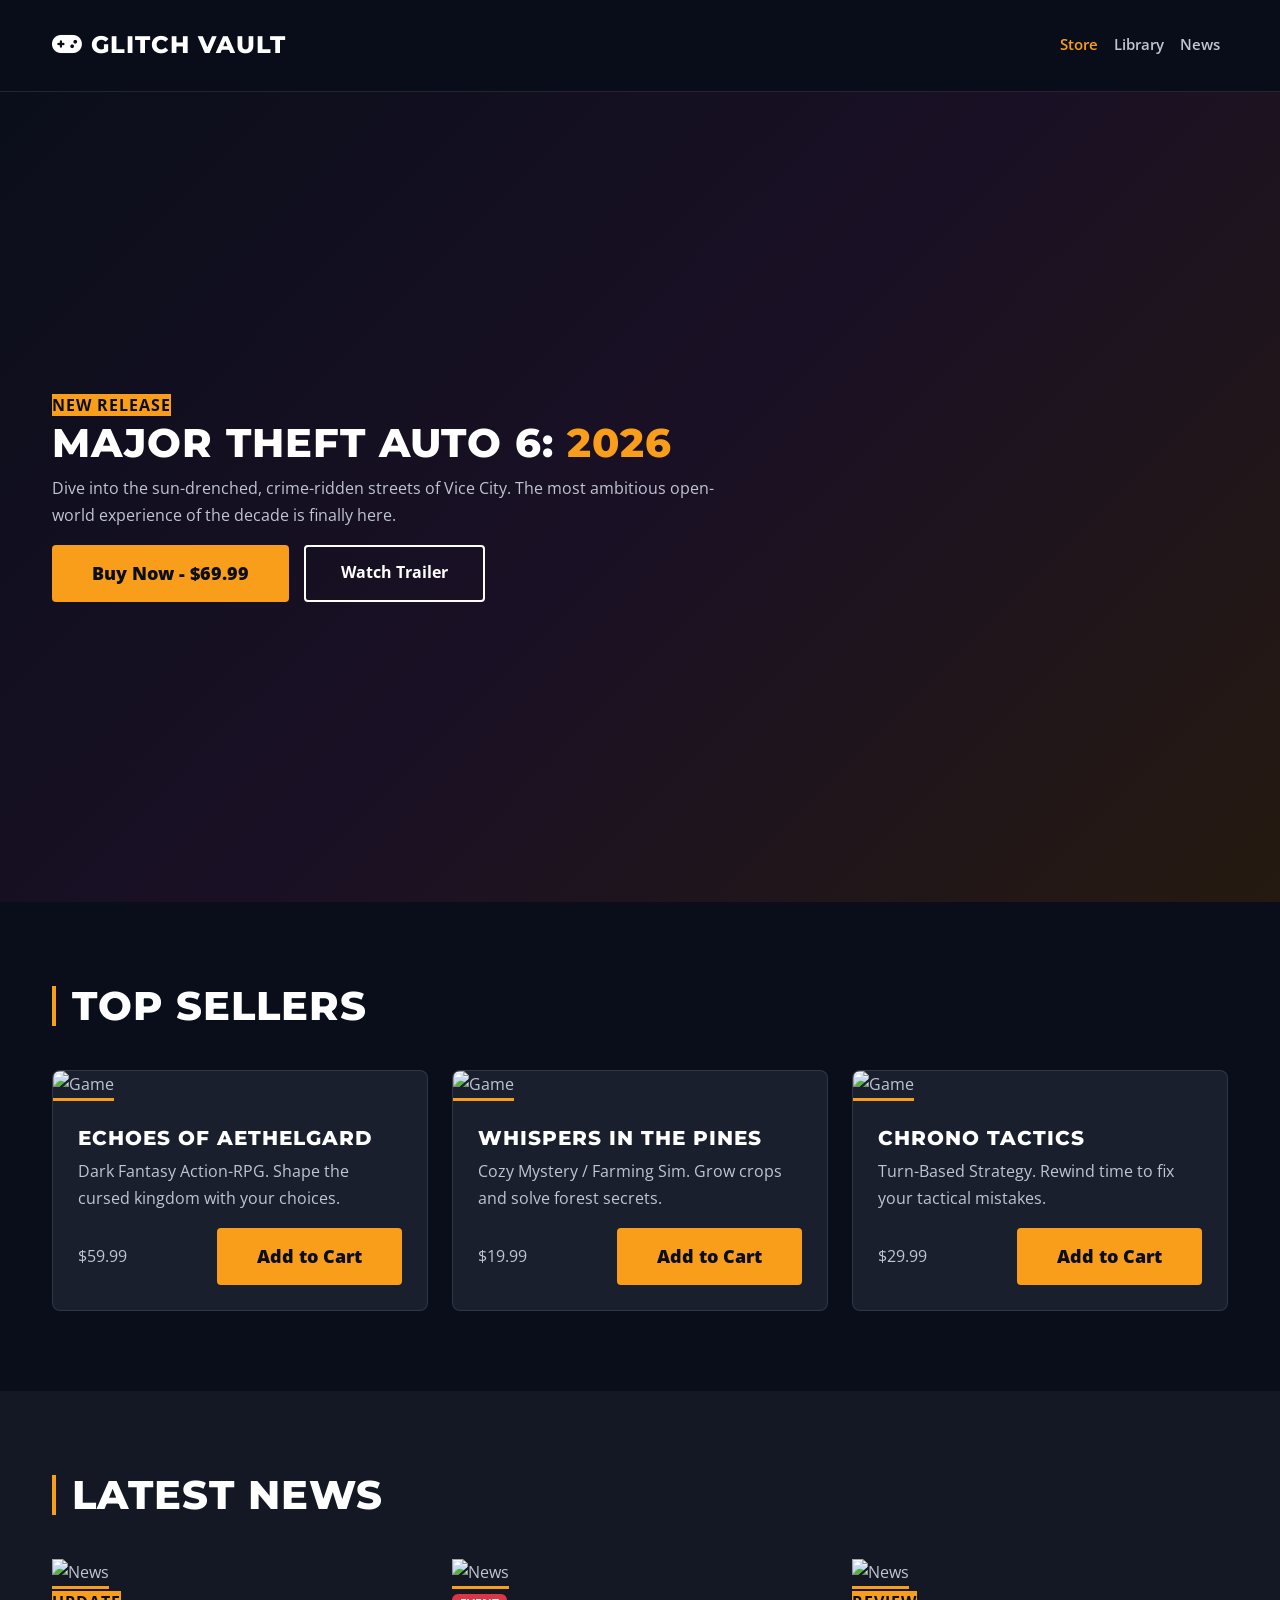
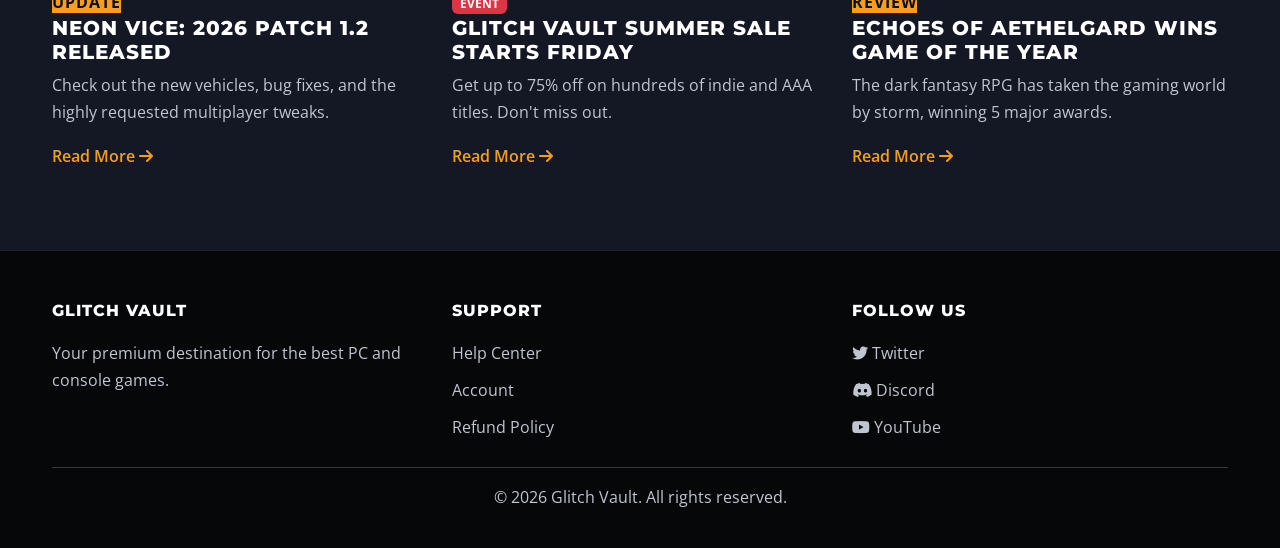
==== index.html @ cb59719d "Mid push" ====
<!DOCTYPE html>
<html lang="en">
<head>
    <meta charset="UTF-8">
    <meta name="viewport" content="width=device-width, initial-scale=1.0">
    <title>Glitch Vault - Premium Game Store</title>
    <link rel="icon" href="data:image/svg+xml,<svg xmlns=%22http://www.w3.org/2000/svg%22 viewBox=%220 0 100 100%22><text y=%22.9em%22 font-size=%2290%22>🎮</text></svg>">
    <link href="https://cdn.jsdelivr.net/npm/bootstrap@5.3.2/dist/css/bootstrap.min.css" rel="stylesheet">
    <link href="https://fonts.googleapis.com/css2?family=Montserrat:wght@600;800&family=Open+Sans:wght@400;600&display=swap" rel="stylesheet">
    <link rel="stylesheet" href="https://cdnjs.cloudflare.com/ajax/libs/font-awesome/6.4.0/css/all.min.css">
    <link rel="stylesheet" href="css/style.css">
</head>
<body>

    <header>
        <nav class="navbar navbar-expand-lg custom-navbar sticky-top">
            <div class="container">
                <a class="navbar-brand" href="index.html">
                    <i class="fas fa-gamepad"></i> GLITCH VAULT
                </a>
                <button class="navbar-toggler" type="button" data-bs-toggle="collapse" data-bs-target="#navbarNav">
                    <span class="navbar-toggler-icon"></span>
                </button>
                <div class="collapse navbar-collapse" id="navbarNav">
                    <ul class="navbar-nav ms-auto">
                        <li class="nav-item"><a class="nav-link active" href="index.html">Store</a></li>
                        <li class="nav-item"><a class="nav-link" href="#">Library</a></li>
                        <li class="nav-item"><a class="nav-link" href="#news">News</a></li>
                    </ul>
                </div>
            </div>
        </nav>
    </header>

    <main>
        
        <section class="hero-section">
            <div class="container">
                <div class="hero-content">
                    <span class="badge-accent">NEW RELEASE</span>
                    <h1>Major Theft Auto 6: <span class="text-accent">2026</span></h1>
                    <p>Dive into the sun-drenched, crime-ridden streets of Vice City. The most ambitious open-world experience of the decade is finally here.</p>
                    <div class="hero-buttons">
                        <a href="game-details.html" class="btn btn-accent">Buy Now - $69.99</a>
                        <a href="#" class="btn btn-outline-light">Watch Trailer</a>
                    </div>
                </div>
            </div>
        </section>

       
        <section class="section-padding">
            <div class="container">
                <h2 class="section-title">Top Sellers</h2>
                <div class="row g-4">
                    <div class="col-md-6 col-lg-4">
                        <div class="game-card">
                            <img src="https://images.unsplash.com/photo-1538481199705-c710c4e965fc?w=600&q=80" alt="Game" class="game-image">
                            <div class="card-body">
                                <h5>Echoes of Aethelgard</h5>
                                <p>Dark Fantasy Action-RPG. Shape the cursed kingdom with your choices.</p>
                                <div class="card-footer">
                                    <span class="price-tag">$59.99</span>
                                    <a href="game-details.html" class="btn btn-accent btn-sm">Add to Cart</a>
                                </div>
                            </div>
                        </div>
                    </div>
                    <div class="col-md-6 col-lg-4">
                        <div class="game-card">
                            <img src="https://images.unsplash.com/photo-1511512578047-dfb367046420?w=600&q=80" alt="Game" class="game-image">
                            <div class="card-body">
                                <h5>Whispers in the Pines</h5>
                                <p>Cozy Mystery / Farming Sim. Grow crops and solve forest secrets.</p>
                                <div class="card-footer">
                                    <span class="price-tag">$19.99</span>
                                    <a href="game-details.html" class="btn btn-accent btn-sm">Add to Cart</a>
                                </div>
                            </div>
                        </div>
                    </div>
                    <div class="col-md-6 col-lg-4">
                        <div class="game-card">
                            <img src="https://images.unsplash.com/photo-1493711662062-fa541adb3fc8?w=600&q=80" alt="Game" class="game-image">
                            <div class="card-body">
                                <h5>Chrono Tactics</h5>
                                <p>Turn-Based Strategy. Rewind time to fix your tactical mistakes.</p>
                                <div class="card-footer">
                                    <span class="price-tag">$29.99</span>
                                    <a href="game-details.html" class="btn btn-accent btn-sm">Add to Cart</a>
                                </div>
                            </div>
                        </div>
                    </div>
                </div>
            </div>
        </section>

        
        <section id="news" class="section-padding bg-soft">
            <div class="container">
                <h2 class="section-title">Latest News</h2>
                <div class="row g-4">
                    <article class="col-md-6 col-lg-4">
                        <div class="news-card">
                            <img src="https://images.unsplash.com/photo-1542751371-adc38448a05e?w=600&q=80" alt="News" class="news-image">
                            <div class="card-body">
                                <span class="badge-accent">UPDATE</span>
                                <h5>Neon Vice: 2026 Patch 1.2 Released</h5>
                                <p>Check out the new vehicles, bug fixes, and the highly requested multiplayer tweaks.</p>
                                <a href="#" class="read-more">Read More <i class="fas fa-arrow-right"></i></a>
                            </div>
                        </div>
                    </article>
                    <article class="col-md-6 col-lg-4">
                        <div class="news-card">
                            <img src="https://images.unsplash.com/photo-1511512578047-dfb367046420?w=600&q=80" alt="News" class="news-image">
                            <div class="card-body">
                                <span class="badge bg-danger">EVENT</span>
                                <h5>Glitch Vault Summer Sale Starts Friday</h5>
                                <p>Get up to 75% off on hundreds of indie and AAA titles. Don't miss out.</p>
                                <a href="#" class="read-more">Read More <i class="fas fa-arrow-right"></i></a>
                            </div>
                        </div>
                    </article>
                    <article class="col-md-6 col-lg-4">
                        <div class="news-card">
                            <img src="https://images.unsplash.com/photo-1538481199705-c710c4e965fc?w=600&q=80" alt="News" class="news-image">
                            <div class="card-body">
                                <span class="badge-accent">REVIEW</span>
                                <h5>Echoes of Aethelgard Wins Game of the Year</h5>
                                <p>The dark fantasy RPG has taken the gaming world by storm, winning 5 major awards.</p>
                                <a href="#" class="read-more">Read More <i class="fas fa-arrow-right"></i></a>
                            </div>
                        </div>
                    </article>
                </div>
            </div>
        </section>
    </main>

    <footer class="custom-footer">
        <div class="container">
            <div class="row">
                <div class="col-md-4">
                    <h5>GLITCH VAULT</h5>
                    <p>Your premium destination for the best PC and console games.</p>
                </div>
                <div class="col-md-4">
                    <h5>SUPPORT</h5>
                    <a href="#">Help Center</a>
                    <a href="#">Account</a>
                    <a href="#">Refund Policy</a>
                </div>
                <div class="col-md-4">
                    <h5>FOLLOW US</h5>
                    <a href="#"><i class="fab fa-twitter"></i> Twitter</a>
                    <a href="#"><i class="fab fa-discord"></i> Discord</a>
                    <a href="#"><i class="fab fa-youtube"></i> YouTube</a>
                </div>
            </div>
            <hr>
            <p class="text-center">&copy; 2026 Glitch Vault. All rights reserved.</p>
        </div>
    </footer>

    <script src="https://cdn.jsdelivr.net/npm/bootstrap@5.3.2/dist/js/bootstrap.bundle.min.js"></script>
</body>
</html>
---- css/style.css ----
:root {
    --bg-deep: #0a0e1a;        
    --bg-section: #141824;     
    --bg-card: #1a1f2e;       
    --accent: #f99e1a;        
    --accent-glow: rgba(249, 158, 26, 0.3);
    --text-primary: #ffffff;
    --text-secondary: #c0c5d0;
    --border: rgba(255, 255, 255, 0.1);
}
body {
    background-color: var(--bg-deep);
    color: var(--text-secondary);
    font-family: 'Open Sans', sans-serif;
    line-height: 1.7;
}

h1, h2, h3, h4, h5, .navbar-brand {
    font-family: 'Montserrat', sans-serif;
    font-weight: 800;
    text-transform: uppercase;
    letter-spacing: 1px;
    color: var(--text-primary);
}

.text-accent { 
    color: var(--accent) !important;
}
.bg-accent { 
    background-color: var(--accent) !important; 
    color: var(--bg-deep) !important; 
}
.bg-soft { 
    background-color: var(--bg-section);
}
.badge-accent { 
    background-color: var(--accent);
     color: var(--bg-deep); 
     font-weight: 700; 
     text-transform: uppercase;
      letter-spacing: 1px;
}

.section-padding { 
    padding: 80px 0;
 }
.hero-content { 
    max-width: 700px; 
}
.hero-buttons { 
    display: flex;
     gap: 15px; 
     flex-wrap: wrap; 
}

.card-footer { 
    display: flex; 
    justify-content: space-between; 
    align-items: center; 
    margin-top: 15px; 
}
.read-more { 
    color: var(--accent); 
    font-weight: 600; 
    text-decoration: none; 
}

.game-image, .news-image { 
    width: 100%; 
    height: 250px; 
    object-fit: cover; 
    border-bottom: 3px solid var(--accent);
}
.news-image { height: 200px; }

.game-overview { 
    padding: 80px 0; 
    border-bottom: 1px solid var(--border); 
}
.game-meta { 
    display: flex; 
    flex-wrap: wrap; 
    gap: 20px; 
    margin: 25px 0; 
}
.game-tags { 
    display: flex; 
    flex-wrap: wrap; 
    gap: 10px; 
}
.game-tags .badge { 
    background: rgba(255,255,255,0.1); 
    border: 1px solid var(--border); 
    padding: 8px 15px; 
}
.game-cover { 
    width: 100%; 
    border-radius: 8px; 
    margin-bottom: 20px; 
    border: 2px solid var(--accent); 
}

.custom-table {
    background-color: var(--bg-card);
    color: var(--text-secondary);
    border: 1px solid var(--border);
    border-radius: 8px;
    overflow: hidden;
    width: 100%;
}
.custom-navbar {
    background-color: rgba(10, 14, 26, 0.95);
    backdrop-filter: blur(10px);
    border-bottom: 1px solid var(--border);
    padding: 20px 0;
}
.navbar-brand {
    font-size: 1.5rem;
    color: var(--text-primary) !important;
}
.nav-link {
    color: var(--text-secondary) !important;
    font-weight: 600;
    font-size: 0.95rem;
    transition: color 0.3s;
}
.nav-link:hover, .nav-link.active {
    color: var(--accent) !important;
}
.hero-section {
    min-height: 90vh;
    background: linear-gradient(135deg, var(--bg-deep) 0%, #1a1025 50%, #251a10 100%);
    position: relative;
    display: flex;
    align-items: center;
    overflow: hidden;
}
.hero-section::before {
    content: "";
    position: absolute;
    top: 0; left: 0; right: 0; bottom: 0;
    background: url('https://images.unsplash.com/photo-1542751371-adc38448a05e?w=1920&q=80') center/cover;
    opacity: 0.3;
    z-index: 0;
}
.hero-section .container {
    position: relative;
    z-index: 1;
}
.btn-accent {
    background-color: var(--accent);
    color: var(--bg-deep);
    font-weight: 800;
    padding: 15px 40px;
    font-size: 1.1rem;
    border: none;
    border-radius: 4px;
    transition: all 0.3s;
}
.btn-accent:hover {
    background-color: #ffb347;
    transform: translateY(-2px);
    box-shadow: 0 8px 20px var(--accent-glow);
}

.btn-outline-light {
    border: 2px solid var(--text-primary);
    color: var(--text-primary);
    font-weight: 700;
    padding: 13px 35px;
    border-radius: 4px;
}
.section-title {
    font-size: 2.5rem;
    margin-bottom: 40px;
    position: relative;
    padding-left: 20px;
}
.section-title::before {
    content: "";
    position: absolute;
    left: 0;
    top: 50%;
    transform: translateY(-50%);
    width: 4px;
    height: 40px;
    background-color: var(--accent);
}
.game-card {
    background-color: var(--bg-card);
    border: 1px solid var(--border);
    border-radius: 8px;
    overflow: hidden;
    transition: all 0.3s;
}
.game-card:hover {
    transform: translateY(-8px);
    box-shadow: 0 15px 40px rgba(0,0,0,0.4);
    border-color: var(--accent);
}
.game-card .card-img-top {
    height: 250px;
    object-fit: cover;
    border-bottom: 3px solid var(--accent);
}
.game-card .card-body {
    padding: 25px;
}


.custom-table {
    background-color: var(--bg-card);
    border: 1px solid var(--border);
    border-radius: 8px;
    overflow: hidden;
}
.custom-table thead {
    background-color: var(--accent);
}
.custom-table thead th {
    color: var(--bg-deep);
    font-weight: 800;
    padding: 18px;
    border: none;
}
.custom-table tbody td {
    padding: 18px;
    border-bottom: 1px solid var(--border);
    color: var(--text-secondary);
}
.custom-form {
    background-color: var(--bg-card);
    border: 1px solid var(--border);
    border-radius: 8px;
    padding: 40px;
}
.custom-form .form-label {
    font-weight: 700;
    color: var(--text-primary);
    text-transform: uppercase;
    font-size: 0.9rem;
    letter-spacing: 0.5px;
}
.custom-footer {
    background-color: #050709;
    border-top: 1px solid var(--border);
    padding: 50px 0 20px;
}
.custom-footer h5 {
    color: var(--text-primary);
    font-size: 1rem;
    margin-bottom: 20px;
}
.custom-footer a {
    color: var(--text-secondary);
    text-decoration: none;
    display: block;
    margin-bottom: 10px;
    transition: color 0.3s;
}
.custom-footer a:hover {
    color: var(--accent);
}
@media (max-width: 375px) {
    .custom-navbar form { display: none; }
    .hero-section h1 { font-size: 2.5rem; }
    .hero-section .lead { font-size: 1rem; }
    .section-title { font-size: 1.8rem; }
}

@media (min-width: 768px) and (max-width: 1279px) {
    .hero-section h1 { font-size: 3rem; }
    .game-card .card-img-top { height: 200px; }
}

@media (min-width: 1280px) {
    .container { max-width: 1200px; }
}
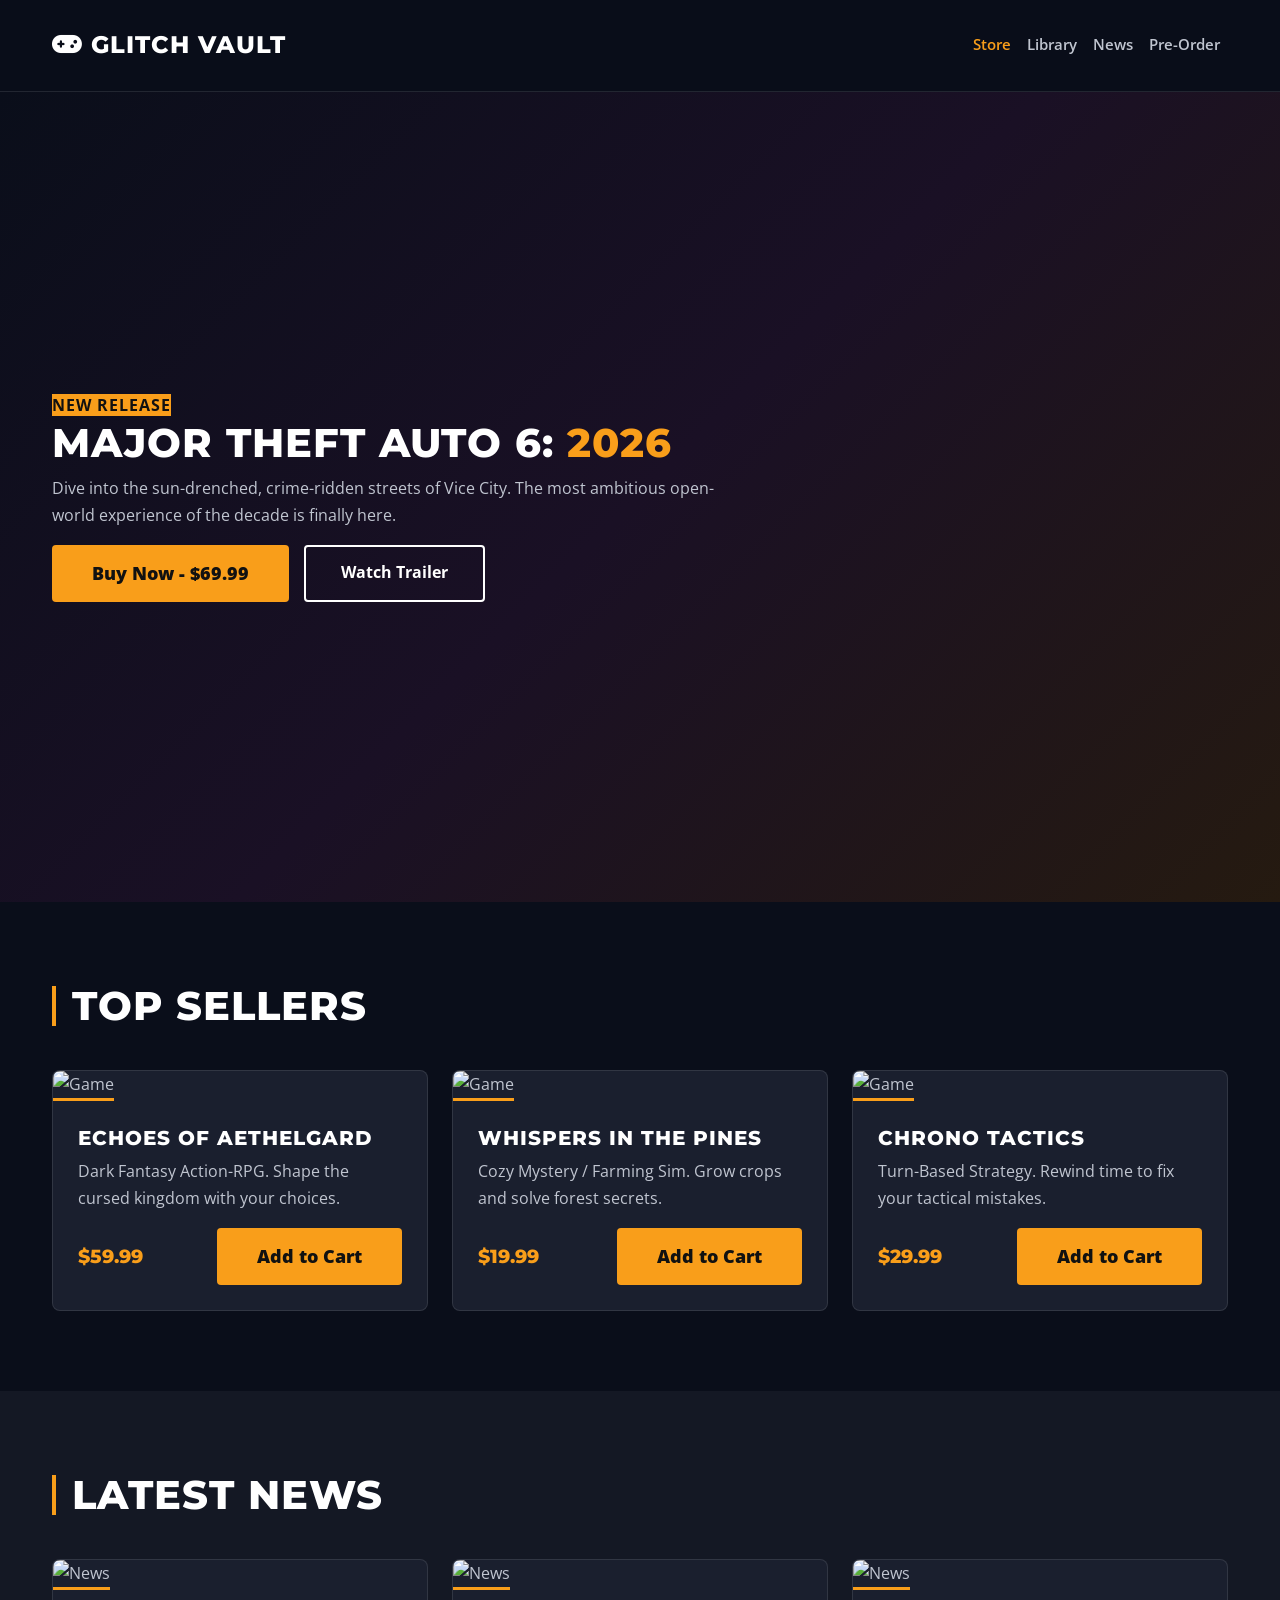
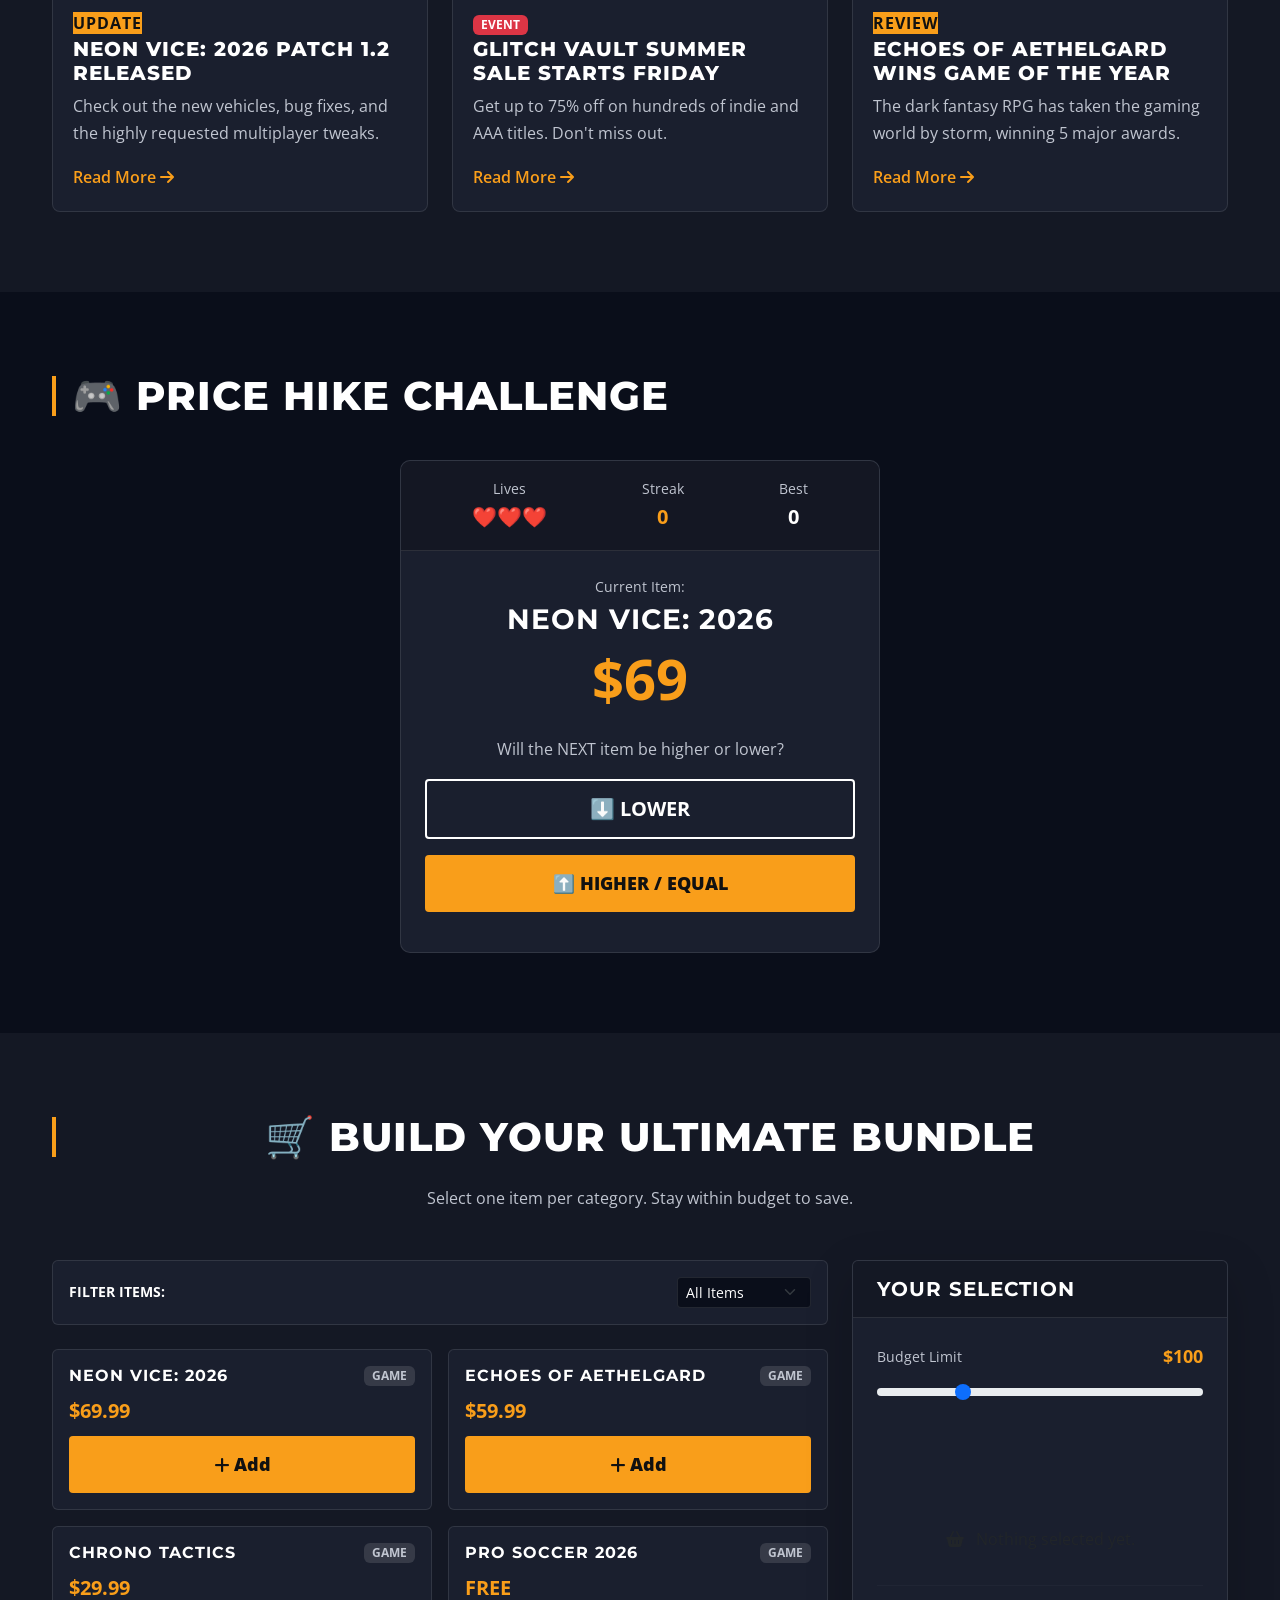
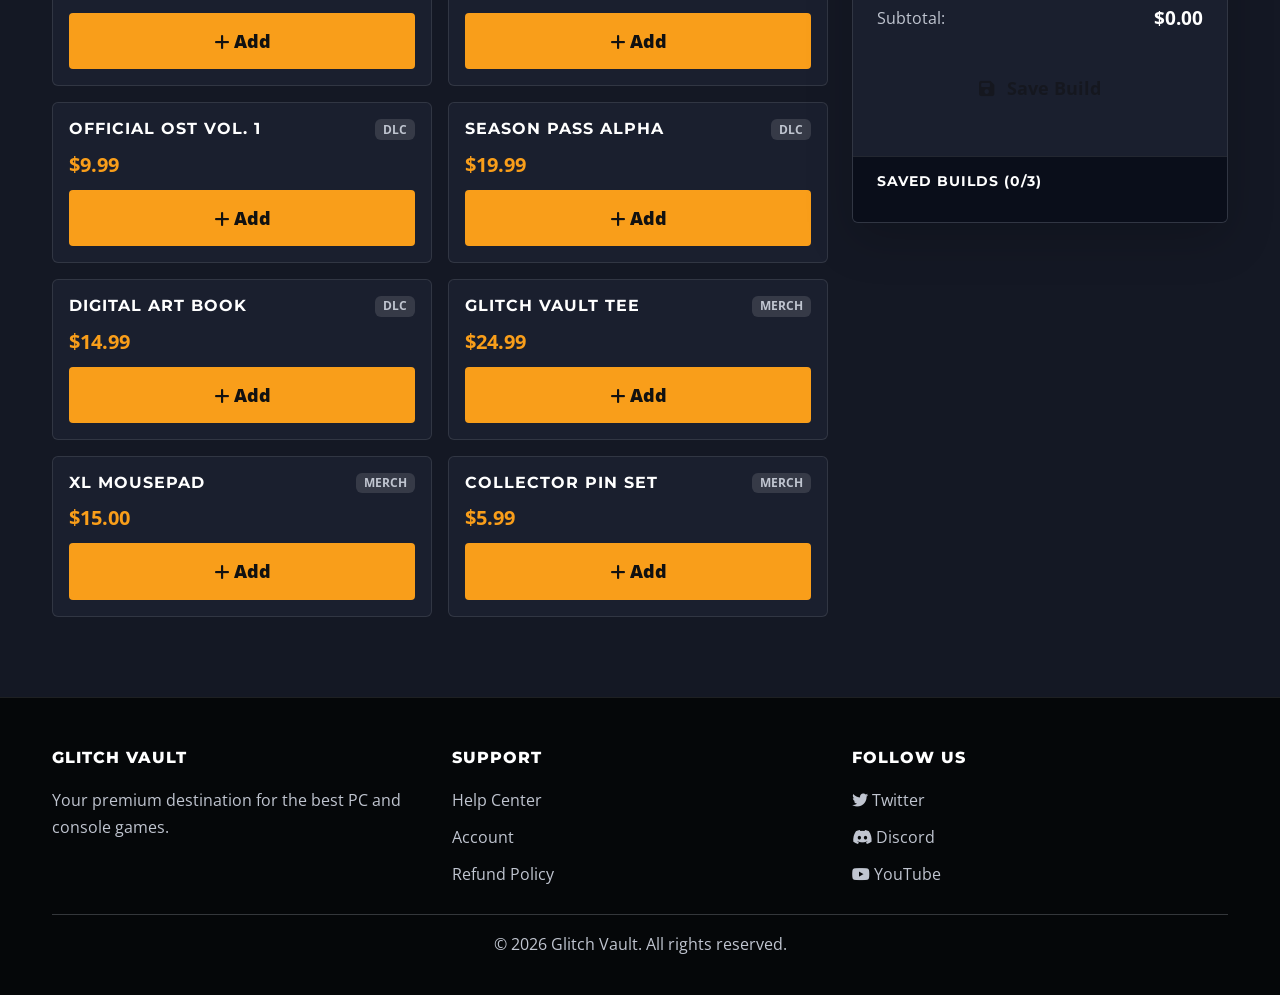
==== commit 4cd7ebdf: "Javascript update" ====
--- a/index.html
+++ b/index.html
@@ -26,6 +26,7 @@
                         <li class="nav-item"><a class="nav-link active" href="index.html">Store</a></li>
                         <li class="nav-item"><a class="nav-link" href="#">Library</a></li>
                         <li class="nav-item"><a class="nav-link" href="#news">News</a></li>
+                        <li class="nav-item"><a class="nav-link" href="task3-form.html">Pre-Order</a></li>
                     </ul>
                 </div>
             </div>
@@ -41,14 +42,13 @@
                     <h1>Major Theft Auto 6: <span class="text-accent">2026</span></h1>
                     <p>Dive into the sun-drenched, crime-ridden streets of Vice City. The most ambitious open-world experience of the decade is finally here.</p>
                     <div class="hero-buttons">
-                        <a href="game-details.html" class="btn btn-accent">Buy Now - $69.99</a>
+                        <a href="game-details.html" class="btn btn-accent ">Buy Now - $69.99</a>
                         <a href="#" class="btn btn-outline-light">Watch Trailer</a>
                     </div>
                 </div>
             </div>
         </section>
 
-       
         <section class="section-padding">
             <div class="container">
                 <h2 class="section-title">Top Sellers</h2>
@@ -137,6 +137,139 @@
                 </div>
             </div>
         </section>
+        <section id="game-section" class="section-padding">
+            <div class="container">
+                <h2 class="section-title">🎮 Price Hike Challenge</h2>
+                <div id="game-board" class="game-board-card mx-auto">
+                    <div class="game-board-header">
+                        <div class="text-center">
+                            <small class="d-block" style="color:var(--text-secondary)">Lives</small>
+                            <strong id="ui-lives" class="fs-5" style="color:#e05555">❤️❤️❤️</strong>
+                        </div>
+                        <div class="text-center">
+                            <small class="d-block" style="color:var(--text-secondary)">Streak</small>
+                            <strong id="ui-streak" class="fs-5 text-accent">0</strong>
+                        </div>
+                        <div class="text-center">
+                            <small class="d-block" style="color:var(--text-secondary)">Best</small>
+                            <strong id="ui-best" class="fs-5" style="color:var(--text-primary)">0</strong>
+                        </div>
+                    </div>
+                    <div class="p-4 text-center">
+                        <p class="small mb-1" style="color:var(--text-secondary)">Current Item:</p>
+                        <h3 id="ui-current-name" class="fw-bold mb-2" style="color:var(--text-primary);font-family:'Montserrat',sans-serif">Loading...</h3>
+                        <div id="ui-current-price" class="display-4 fw-bold text-accent mb-4">$00</div>
+                        <p class="mb-3" style="color:var(--text-secondary)">Will the NEXT item be higher or lower?</p>
+                        <div class="d-grid gap-3">
+                            <button type="button" class="btn btn-outline-light btn-lg game-btn" data-guess="lower">⬇️ LOWER</button>
+                            <button type="button" class="btn btn-accent btn-lg game-btn" data-guess="higher">⬆️ HIGHER / EQUAL</button>
+                        </div>
+                        <div id="ui-message" class="mt-3 fw-bold" aria-live="polite"></div>
+                        <div id="ui-restart-area" class="mt-3 d-none">
+                            <button type="button" id="btn-restart" class="btn btn-warning w-100">▶ Play Again</button>
+                        </div>
+                    </div>
+                </div>
+            </div>
+        </section>
+
+        <section id="bundle-section" class="section-padding bg-soft">
+    <div class="container">
+        <h2 class="section-title mb-4 text-center">🛒 Build Your Ultimate Bundle</h2>
+        <p class="text-center mb-5">Select one item per category. Stay within budget to save.</p>
+
+        <div class="row g-4 align-items-start">
+            
+            
+            <div class="col-lg-8">
+                
+                <div class="d-flex justify-content-between align-items-center mb-4 p-3 rounded" style="background-color: var(--bg-card); border: 1px solid var(--border);">
+                    <span class="fw-bold text-uppercase small" style="color: var(--text-primary);">Filter Items:</span>
+                    <select id="bundle-filter" class="form-select form-select-sm w-auto" style="background-color: var(--bg-deep); color: var(--text-primary); border-color: var(--border);">
+                        <option value="all">All Items</option>
+                        <option value="game">Games</option>
+                        <option value="dlc">DLCs</option>
+                        <option value="merch">Merchandise</option>
+                    </select>
+                </div>
+
+                
+                <div id="bundle-grid" class="row g-3">
+                    
+
+                    
+                </div>
+                
+                
+                <div id="bundle-empty-msg" class="text-center py-5 d-none">
+                    <i class="fas fa-box-open display-4" ></i>
+                    <p class="mt-3" >No items match this filter.</p>
+                </div>
+            </div>
+
+            
+            <div class="col-lg-4">
+                <div class="card sticky-top shadow-lg" style="top: 100px; background-color: var(--bg-card); border: 1px solid var(--border);">
+                    
+                    
+                    <div class="card-header py-3 px-4" style="background-color: rgba(0,0,0,0.2); border-bottom: 1px solid var(--border);">
+                        <h5 class="mb-0 fw-bold" style="font-family: 'Montserrat', sans-serif; color: var(--text-primary);">Your Selection</h5>
+                    </div>
+
+                    
+                    <div class="card-body p-4">
+                        
+                        
+                        <div class="mb-4">
+                            <label class="form-label d-flex justify-content-between align-items-center mb-2">
+                                <span style="color: var(--text-secondary); font-size: 0.9rem;">Budget Limit</span>
+                                <strong id="bundle-budget-val" style="color: var(--accent); font-size: 1.1rem;">$100</strong>
+                            </label>
+                            <input type="range" class="form-range" id="bundle-slider" min="50" max="250" step="10" value="100">
+                        </div>
+
+                       
+                        <ul id="bundle-list" class="list-unstyled mb-4" style="min-height: 50px;"></ul>
+                        
+                        
+                        <div id="bundle-selection-hint" class="text-center py-3" >
+                            <i class="fas fa-shopping-basket me-2"></i> Nothing selected yet.
+                        </div>
+
+                        <hr style="border-color: var(--border);">
+
+                     
+                        <div class="d-flex justify-content-between align-items-center mb-2">
+                            <span style="color: var(--text-secondary);">Subtotal:</span>
+                            <strong id="bundle-total-price" style="color: var(--text-primary); font-size: 1.2rem;">$0.00</strong>
+                        </div>
+                        
+                        
+                        <div id="bundle-status" class="alert alert-danger d-none mt-3 py-2 px-3 small fw-bold" role="alert"></div>
+
+                       
+                        <button id="bundle-save-btn" class="btn btn-accent w-100 mt-3 py-3 fw-bold" disabled>
+                            <i class="fas fa-save me-2"></i> Save Build
+                        </button>
+                    </div>
+
+                  
+                    <div class="card-footer py-3 px-4" style="background-color: var(--bg-deep); border-top: 1px solid var(--border);">
+                        <h6 class="text-uppercase small fw-bold mb-3">
+                            Saved Builds (<span id="bundle-saved-count">0</span>/3)
+                        </h6>
+                        <div id="bundle-saved-list" class="d-flex flex-column gap-2">
+                           
+
+
+                        </div>
+                    </div>
+                </div>
+            </div>
+        </div>
+    </div>
+</section>
+
     </main>
 
     <footer class="custom-footer">
@@ -165,5 +298,7 @@
     </footer>
 
     <script src="https://cdn.jsdelivr.net/npm/bootstrap@5.3.2/dist/js/bootstrap.bundle.min.js"></script>
+    <script src="js/task1.js"></script>
+    <script src="js/task2.js"></script>
 </body>
 </html>
--- a/css/style.css
+++ b/css/style.css
@@ -16,7 +16,7 @@
     line-height: 1.7;
 }
 
-h1, h2, h3, h4, h5, .navbar-brand {
+h1, h2, h3, h4, h5, h6, .navbar-brand {
     font-family: 'Montserrat', sans-serif;
     font-weight: 800;
     text-transform: uppercase;
@@ -36,10 +36,14 @@
 }
 .badge-accent { 
     background-color: var(--accent);
-     color: var(--bg-deep); 
-     font-weight: 700; 
-     text-transform: uppercase;
-      letter-spacing: 1px;
+    color: #111 !important;
+    font-weight: 700; 
+    text-transform: uppercase;
+    letter-spacing: 1px;
+}
+.badge.bg-dark {
+    background-color: rgba(255,255,255,0.12) !important;
+    color: var(--text-secondary) !important;
 }
 
 .section-padding { 
@@ -60,6 +64,12 @@
     align-items: center; 
     margin-top: 15px; 
 }
+.price-tag {
+    color: var(--accent);
+    font-weight: 800;
+    font-size: 1.2rem;
+    font-family: 'Montserrat', sans-serif;
+}
 .read-more { 
     color: var(--accent); 
     font-weight: 600; 
@@ -73,6 +83,20 @@
     border-bottom: 3px solid var(--accent);
 }
 .news-image { height: 200px; }
+.news-card {
+    background-color: var(--bg-card);
+    border: 1px solid var(--border);
+    border-radius: 8px;
+    overflow: hidden;
+    transition: transform 0.2s, border-color 0.2s;
+}
+.news-card:hover {
+    transform: translateY(-4px);
+    border-color: var(--accent);
+}
+.news-card .card-body {
+    padding: 20px;
+}
 
 .game-overview { 
     padding: 80px 0; 
@@ -101,14 +125,6 @@
     border: 2px solid var(--accent); 
 }
 
-.custom-table {
-    background-color: var(--bg-card);
-    color: var(--text-secondary);
-    border: 1px solid var(--border);
-    border-radius: 8px;
-    overflow: hidden;
-    width: 100%;
-}
 .custom-navbar {
     background-color: rgba(10, 14, 26, 0.95);
     backdrop-filter: blur(10px);
@@ -118,6 +134,12 @@
 .navbar-brand {
     font-size: 1.5rem;
     color: var(--text-primary) !important;
+}
+.navbar-toggler {
+    border-color: rgba(255,255,255,0.3);
+}
+.navbar-toggler-icon {
+    background-image: url("data:image/svg+xml,%3csvg xmlns='http://www.w3.org/2000/svg' viewBox='0 0 30 30'%3e%3cpath stroke='rgba(255,255,255,0.8)' stroke-width='2' d='M4 7h22M4 15h22M4 23h22'/%3e%3c/svg%3e");
 }
 .nav-link {
     color: var(--text-secondary) !important;
@@ -150,26 +172,30 @@
 }
 .btn-accent {
     background-color: var(--accent);
-    color: var(--bg-deep);
+    color: #111 !important;
     font-weight: 800;
     padding: 15px 40px;
     font-size: 1.1rem;
     border: none;
     border-radius: 4px;
-    transition: all 0.3s;
+    transition: background-color 0.2s;
 }
 .btn-accent:hover {
-    background-color: #ffb347;
-    transform: translateY(-2px);
-    box-shadow: 0 8px 20px var(--accent-glow);
+    background-color: #e08a0e;
+    color: #111 !important;
 }
 
 .btn-outline-light {
     border: 2px solid var(--text-primary);
-    color: var(--text-primary);
+    color: var(--text-primary) !important;
     font-weight: 700;
     padding: 13px 35px;
     border-radius: 4px;
+    transition: background-color 0.2s, color 0.2s;
+}
+.btn-outline-light:hover {
+    background-color: rgba(255,255,255,0.1);
+    color: var(--text-primary) !important;
 }
 .section-title {
     font-size: 2.5rem;
@@ -192,11 +218,10 @@
     border: 1px solid var(--border);
     border-radius: 8px;
     overflow: hidden;
-    transition: all 0.3s;
+    transition: transform 0.2s, border-color 0.2s;
 }
 .game-card:hover {
-    transform: translateY(-8px);
-    box-shadow: 0 15px 40px rgba(0,0,0,0.4);
+    transform: translateY(-4px);
     border-color: var(--accent);
 }
 .game-card .card-img-top {
@@ -206,6 +231,31 @@
 }
 .game-card .card-body {
     padding: 25px;
+}
+.game-board-card {
+    max-width: 480px;
+    background-color: var(--bg-card);
+    border: 1px solid var(--border);
+    border-radius: 10px;
+    overflow: hidden;
+}
+.game-board-header {
+    display: flex;
+    justify-content: space-around;
+    align-items: center;
+    padding: 16px 24px;
+    background-color: rgba(0,0,0,0.25);
+    border-bottom: 1px solid var(--border);
+}
+.btn-warning {
+    background-color: #e08a0e;
+    color: #111 !important;
+    border: none;
+    font-weight: 700;
+}
+.btn-warning:hover {
+    background-color: #c97a0c;
+    color: #111 !important;
 }
 
 
@@ -235,12 +285,27 @@
     border-radius: 8px;
     padding: 40px;
 }
-.custom-form .form-label {
+.custom-form .form-label, .custom-form label {
     font-weight: 700;
     color: var(--text-primary);
     text-transform: uppercase;
     font-size: 0.9rem;
     letter-spacing: 0.5px;
+}
+.custom-input, .form-control.custom-input, .form-select.custom-input {
+    background-color: var(--bg-deep);
+    color: var(--text-primary);
+    border: 1px solid var(--border);
+}
+.custom-input:focus, .form-control.custom-input:focus, .form-select.custom-input:focus {
+    background-color: var(--bg-deep);
+    color: var(--text-primary);
+    border-color: var(--accent);
+    box-shadow: none;
+}
+.custom-input option {
+    background-color: var(--bg-deep);
+    color: var(--text-primary);
 }
 .custom-footer {
     background-color: #050709;
@@ -263,9 +328,9 @@
     color: var(--accent);
 }
 @media (max-width: 375px) {
-    .custom-navbar form { display: none; }
+    .custom-m form { display: none; }
     .hero-section h1 { font-size: 2.5rem; }
-    .hero-section .lead { font-size: 1rem; }
+    
     .section-title { font-size: 1.8rem; }
 }
 
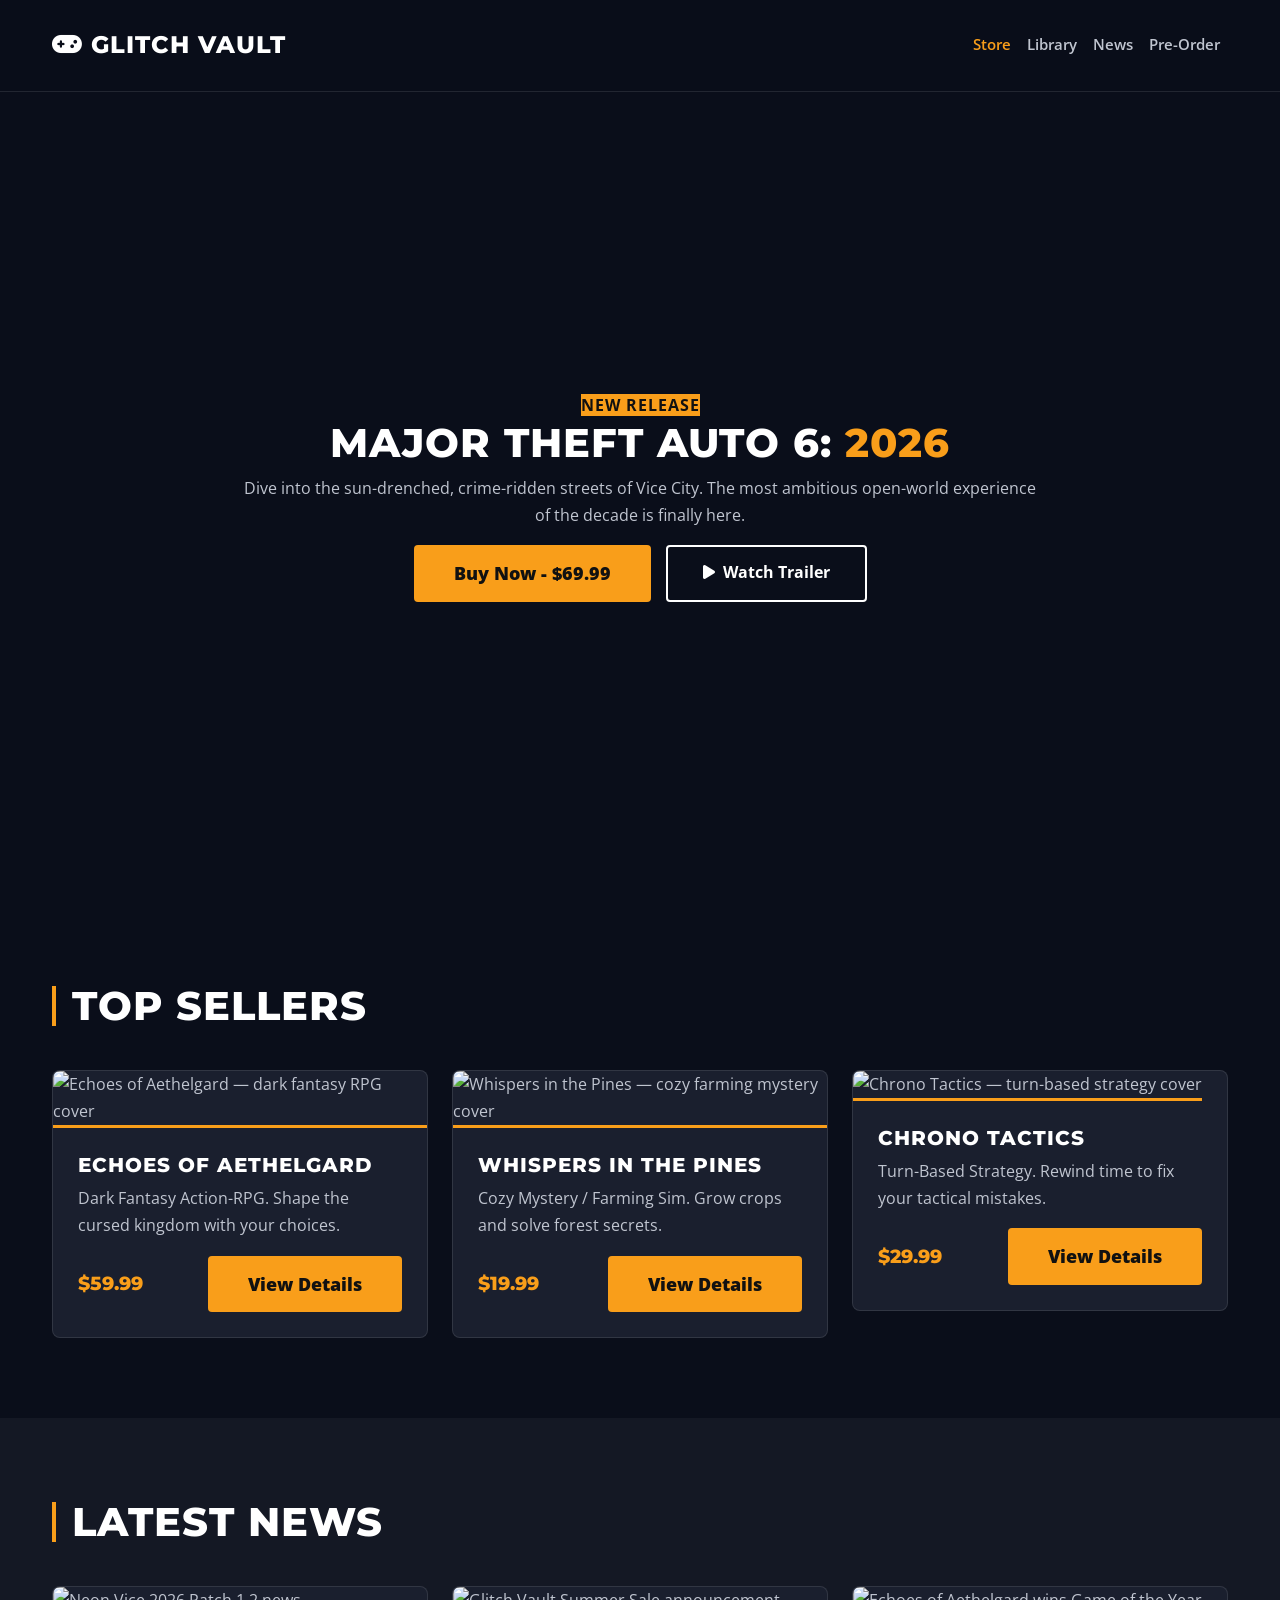
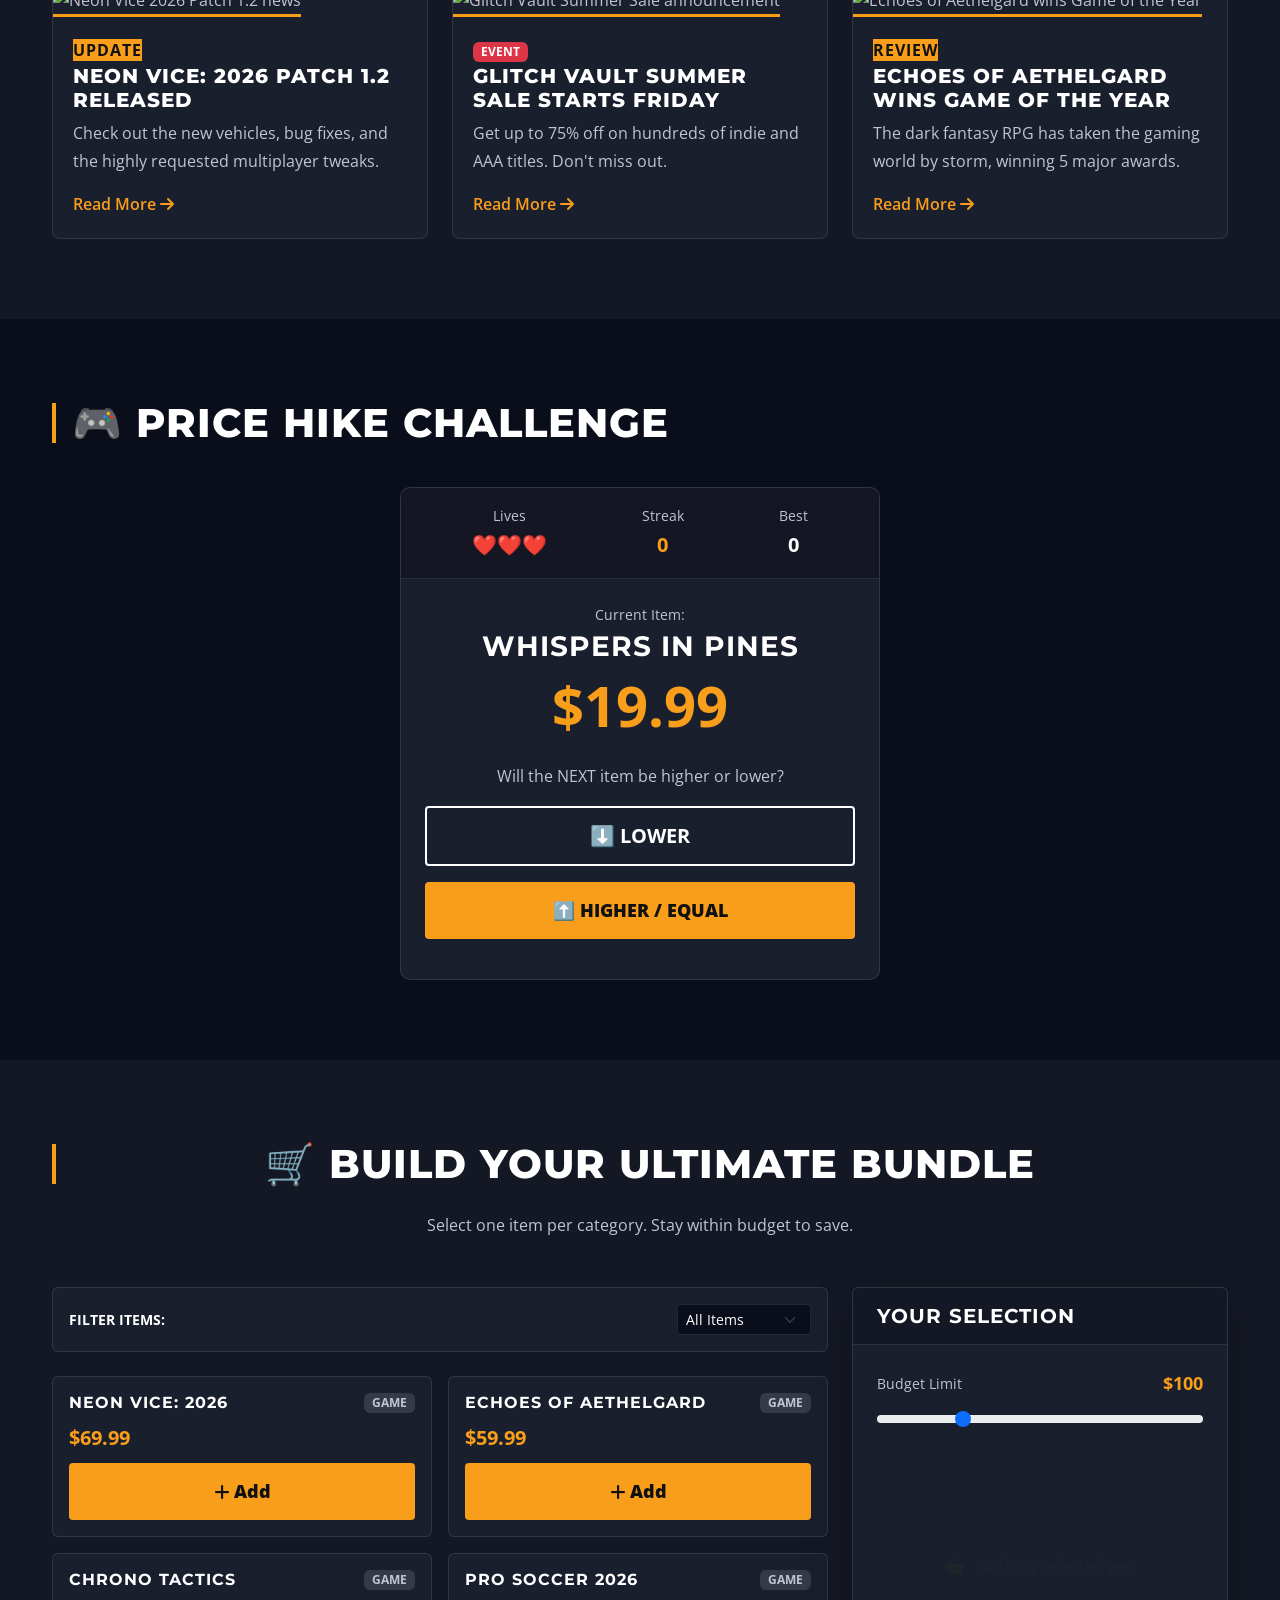
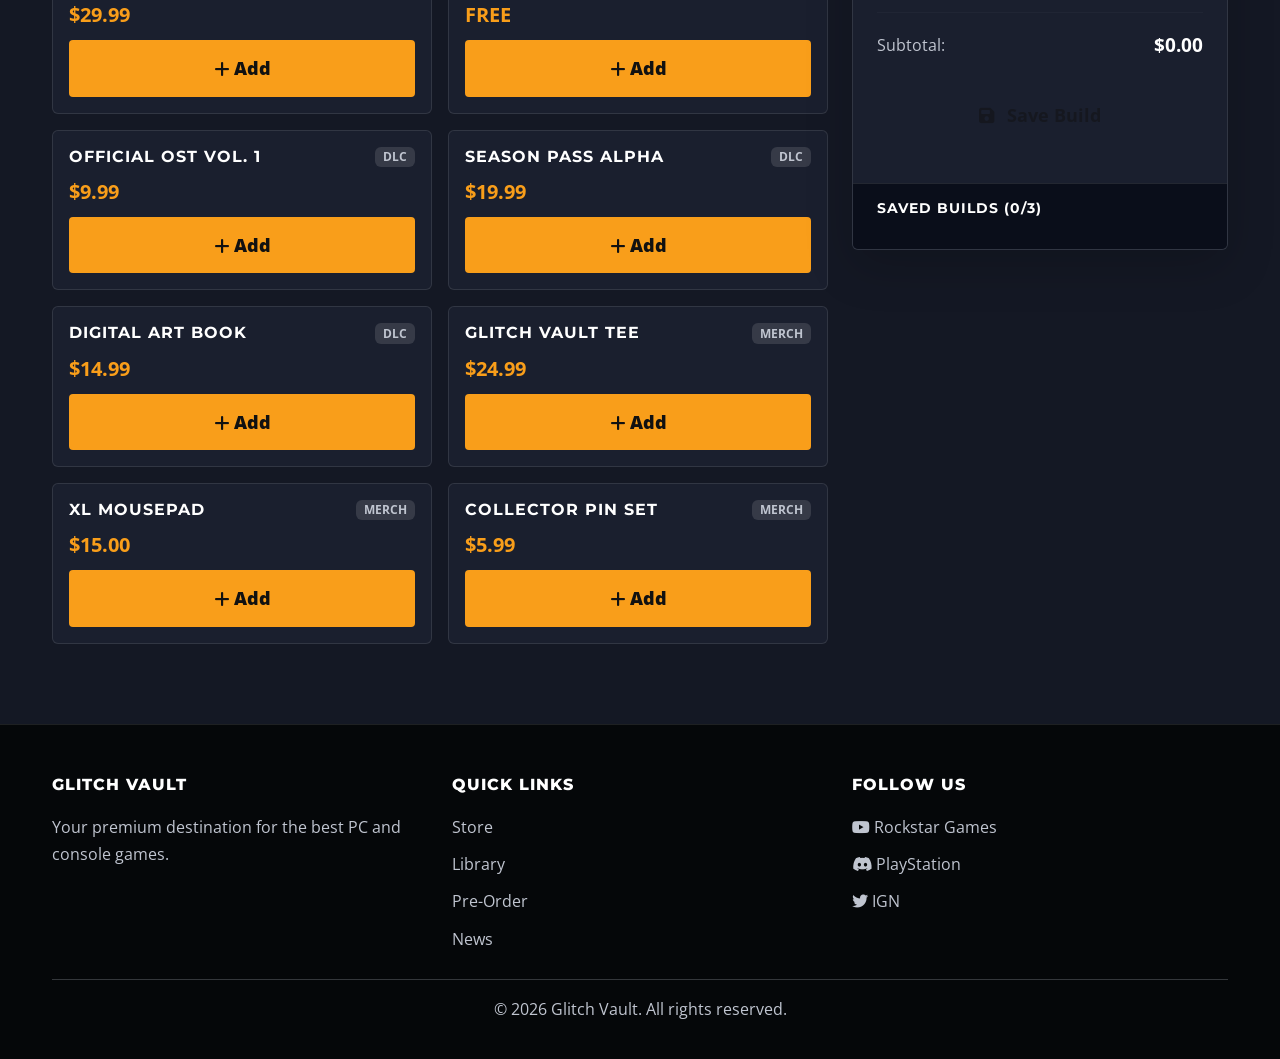
==== commit af26c493: "ENd push" ====
--- a/index.html
+++ b/index.html
@@ -24,7 +24,7 @@
                 <div class="collapse navbar-collapse" id="navbarNav">
                     <ul class="navbar-nav ms-auto">
                         <li class="nav-item"><a class="nav-link active" href="index.html">Store</a></li>
-                        <li class="nav-item"><a class="nav-link" href="#">Library</a></li>
+                        <li class="nav-item"><a class="nav-link" href="#top-sellers">Library</a></li>
                         <li class="nav-item"><a class="nav-link" href="#news">News</a></li>
                         <li class="nav-item"><a class="nav-link" href="task3-form.html">Pre-Order</a></li>
                     </ul>
@@ -36,58 +36,65 @@
     <main>
         
         <section class="hero-section">
+            <div class="hero-video-wrap">
+                <video class="hero-video" autoplay loop muted playsinline preload="auto"
+                       poster="https://images.unsplash.com/photo-1542751371-adc38448a05e?w=1920&q=80">
+                    <source src="https://blz-contentstack-assets.akamaized.net/v3/assets/blt2477dcaf4ebd440c/blt2034b940dd314c20/68c0bb29c7462e7b39889792/F2P_Trailer_bug.mp4" type="video/mp4">
+                    <source src="https://blz-contentstack-assets.akamaized.net/v3/assets/blt2477dcaf4ebd440c/bltf9c7db923323e5f5/68c0bb39017d8cd9c8547c9d/F2P_Trailer_bug.webm" type="video/webm">
+                </video>
+            </div>
             <div class="container">
                 <div class="hero-content">
                     <span class="badge-accent">NEW RELEASE</span>
                     <h1>Major Theft Auto 6: <span class="text-accent">2026</span></h1>
                     <p>Dive into the sun-drenched, crime-ridden streets of Vice City. The most ambitious open-world experience of the decade is finally here.</p>
                     <div class="hero-buttons">
-                        <a href="game-details.html" class="btn btn-accent ">Buy Now - $69.99</a>
-                        <a href="#" class="btn btn-outline-light">Watch Trailer</a>
+                        <a href="game-details.html?game=mta6" class="btn btn-accent ">Buy Now - $69.99</a>
+                        <a href="https://youtu.be/GeMKZJaw_Ms" target="_blank" rel="noopener" class="btn btn-outline-light"><i class="fas fa-play me-2"></i>Watch Trailer</a>
                     </div>
                 </div>
             </div>
         </section>
 
-        <section class="section-padding">
+        <section id="top-sellers" class="section-padding">
             <div class="container">
                 <h2 class="section-title">Top Sellers</h2>
                 <div class="row g-4">
                     <div class="col-md-6 col-lg-4">
                         <div class="game-card">
-                            <img src="https://images.unsplash.com/photo-1538481199705-c710c4e965fc?w=600&q=80" alt="Game" class="game-image">
+                            <img src="https://images.unsplash.com/photo-1538481199705-c710c4e965fc?w=600&q=80" alt="Echoes of Aethelgard — dark fantasy RPG cover" class="game-image">
                             <div class="card-body">
                                 <h5>Echoes of Aethelgard</h5>
                                 <p>Dark Fantasy Action-RPG. Shape the cursed kingdom with your choices.</p>
                                 <div class="card-footer">
                                     <span class="price-tag">$59.99</span>
-                                    <a href="game-details.html" class="btn btn-accent btn-sm">Add to Cart</a>
+                                    <a href="game-details.html?game=echoes" class="btn btn-accent btn-sm">View Details</a>
                                 </div>
                             </div>
                         </div>
                     </div>
                     <div class="col-md-6 col-lg-4">
                         <div class="game-card">
-                            <img src="https://images.unsplash.com/photo-1511512578047-dfb367046420?w=600&q=80" alt="Game" class="game-image">
+                            <img src="https://images.unsplash.com/photo-1511512578047-dfb367046420?w=600&q=80" alt="Whispers in the Pines — cozy farming mystery cover" class="game-image">
                             <div class="card-body">
                                 <h5>Whispers in the Pines</h5>
                                 <p>Cozy Mystery / Farming Sim. Grow crops and solve forest secrets.</p>
                                 <div class="card-footer">
                                     <span class="price-tag">$19.99</span>
-                                    <a href="game-details.html" class="btn btn-accent btn-sm">Add to Cart</a>
+                                    <a href="game-details.html?game=whispers" class="btn btn-accent btn-sm">View Details</a>
                                 </div>
                             </div>
                         </div>
                     </div>
                     <div class="col-md-6 col-lg-4">
                         <div class="game-card">
-                            <img src="https://images.unsplash.com/photo-1493711662062-fa541adb3fc8?w=600&q=80" alt="Game" class="game-image">
+                            <img src="https://images.unsplash.com/photo-1493711662062-fa541adb3fc8?w=600&q=80" alt="Chrono Tactics — turn-based strategy cover" class="game-image">
                             <div class="card-body">
                                 <h5>Chrono Tactics</h5>
                                 <p>Turn-Based Strategy. Rewind time to fix your tactical mistakes.</p>
                                 <div class="card-footer">
                                     <span class="price-tag">$29.99</span>
-                                    <a href="game-details.html" class="btn btn-accent btn-sm">Add to Cart</a>
+                                    <a href="game-details.html?game=chrono" class="btn btn-accent btn-sm">View Details</a>
                                 </div>
                             </div>
                         </div>
@@ -103,7 +110,7 @@
                 <div class="row g-4">
                     <article class="col-md-6 col-lg-4">
                         <div class="news-card">
-                            <img src="https://images.unsplash.com/photo-1542751371-adc38448a05e?w=600&q=80" alt="News" class="news-image">
+                            <img src="https://images.unsplash.com/photo-1542751371-adc38448a05e?w=600&q=80" alt="Neon Vice 2026 Patch 1.2 news" class="news-image">
                             <div class="card-body">
                                 <span class="badge-accent">UPDATE</span>
                                 <h5>Neon Vice: 2026 Patch 1.2 Released</h5>
@@ -114,7 +121,7 @@
                     </article>
                     <article class="col-md-6 col-lg-4">
                         <div class="news-card">
-                            <img src="https://images.unsplash.com/photo-1511512578047-dfb367046420?w=600&q=80" alt="News" class="news-image">
+                            <img src="https://images.unsplash.com/photo-1511512578047-dfb367046420?w=600&q=80" alt="Glitch Vault Summer Sale announcement" class="news-image">
                             <div class="card-body">
                                 <span class="badge bg-danger">EVENT</span>
                                 <h5>Glitch Vault Summer Sale Starts Friday</h5>
@@ -125,7 +132,7 @@
                     </article>
                     <article class="col-md-6 col-lg-4">
                         <div class="news-card">
-                            <img src="https://images.unsplash.com/photo-1538481199705-c710c4e965fc?w=600&q=80" alt="News" class="news-image">
+                            <img src="https://images.unsplash.com/photo-1538481199705-c710c4e965fc?w=600&q=80" alt="Echoes of Aethelgard wins Game of the Year" class="news-image">
                             <div class="card-body">
                                 <span class="badge-accent">REVIEW</span>
                                 <h5>Echoes of Aethelgard Wins Game of the Year</h5>
@@ -280,16 +287,17 @@
                     <p>Your premium destination for the best PC and console games.</p>
                 </div>
                 <div class="col-md-4">
-                    <h5>SUPPORT</h5>
-                    <a href="#">Help Center</a>
-                    <a href="#">Account</a>
-                    <a href="#">Refund Policy</a>
+                    <h5>QUICK LINKS</h5>
+                    <a href="index.html">Store</a>
+                    <a href="index.html#top-sellers">Library</a>
+                    <a href="task3-form.html">Pre-Order</a>
+                    <a href="index.html#news">News</a>
                 </div>
                 <div class="col-md-4">
                     <h5>FOLLOW US</h5>
-                    <a href="#"><i class="fab fa-twitter"></i> Twitter</a>
-                    <a href="#"><i class="fab fa-discord"></i> Discord</a>
-                    <a href="#"><i class="fab fa-youtube"></i> YouTube</a>
+                    <a href="https://www.youtube.com/@RockstarGames" target="_blank" rel="noopener"><i class="fab fa-youtube"></i> Rockstar Games</a>
+                    <a href="https://discord.com/invite/playstation" target="_blank" rel="noopener"><i class="fab fa-discord"></i> PlayStation</a>
+                    <a href="https://x.com/IGN" target="_blank" rel="noopener"><i class="fab fa-twitter"></i> IGN</a>
                 </div>
             </div>
             <hr>
@@ -297,7 +305,9 @@
         </div>
     </footer>
 
-    <script src="https://cdn.jsdelivr.net/npm/bootstrap@5.3.2/dist/js/bootstrap.bundle.min.js"></script>
+        <script src="https://cdn.jsdelivr.net/npm/bootstrap@5.3.2/dist/js/bootstrap.bundle.min.js"></script>
+    <script src="https://code.jquery.com/jquery-3.7.1.min.js"></script>
+    <script src="js/jquery-effects.js"></script>
     <script src="js/task1.js"></script>
     <script src="js/task2.js"></script>
 </body>
--- a/css/style.css
+++ b/css/style.css
@@ -4,7 +4,6 @@
     --bg-section: #141824;     
     --bg-card: #1a1f2e;       
     --accent: #f99e1a;        
-    --accent-glow: rgba(249, 158, 26, 0.3);
     --text-primary: #ffffff;
     --text-secondary: #c0c5d0;
     --border: rgba(255, 255, 255, 0.1);
@@ -26,10 +25,6 @@
 
 .text-accent { 
     color: var(--accent) !important;
-}
-.bg-accent { 
-    background-color: var(--accent) !important; 
-    color: var(--bg-deep) !important; 
 }
 .bg-soft { 
     background-color: var(--bg-section);
@@ -50,12 +45,14 @@
     padding: 80px 0;
  }
 .hero-content { 
-    max-width: 700px; 
+    max-width: 800px;
+    margin: 0 auto;
 }
 .hero-buttons { 
     display: flex;
-     gap: 15px; 
-     flex-wrap: wrap; 
+    gap: 15px; 
+    flex-wrap: wrap;
+    justify-content: center;
 }
 
 .card-footer { 
@@ -152,23 +149,40 @@
 }
 .hero-section {
     min-height: 90vh;
-    background: linear-gradient(135deg, var(--bg-deep) 0%, #1a1025 50%, #251a10 100%);
+    background: var(--bg-deep);
     position: relative;
     display: flex;
     align-items: center;
-    overflow: hidden;
+    justify-content: center;
+    text-align: center;
+    overflow: hidden;
+}
+.hero-video-wrap {
+    position: absolute;
+    top: 0; left: 0;
+    width: 100%; height: 100%;
+    z-index: 0;
+    overflow: hidden;
+    pointer-events: none;
+}
+.hero-video {
+    width: 100%;
+    height: 100%;
+    object-fit: cover;
+    opacity: 0.55;
+    display: block;
+    pointer-events: none;
 }
 .hero-section::before {
     content: "";
     position: absolute;
     top: 0; left: 0; right: 0; bottom: 0;
-    background: url('https://images.unsplash.com/photo-1542751371-adc38448a05e?w=1920&q=80') center/cover;
-    opacity: 0.3;
-    z-index: 0;
+    background: linear-gradient(to bottom, rgba(10,14,26,0.15) 0%, rgba(10,14,26,0.55) 100%);
+    z-index: 1;
 }
 .hero-section .container {
     position: relative;
-    z-index: 1;
+    z-index: 2;
 }
 .btn-accent {
     background-color: var(--accent);
@@ -327,10 +341,65 @@
 .custom-footer a:hover {
     color: var(--accent);
 }
+/* Scroll-reveal animation classes (toggled by jQuery) */
+.reveal-hidden {
+    opacity: 0;
+    transform: translateY(24px);
+    transition: opacity 0.4s ease, transform 0.4s ease;
+}
+.reveal-visible {
+    opacity: 1;
+    transform: translateY(0);
+    transition: opacity 0.4s ease, transform 0.4s ease;
+}
+
+/* Focus styles — keyboard accessibility */
+:focus-visible {
+    outline: 2px solid var(--accent);
+    outline-offset: 3px;
+}
+.btn:focus-visible {
+    outline: 2px solid var(--accent);
+    outline-offset: 3px;
+    box-shadow: none;
+}
+.custom-input:focus {
+    border-color: var(--accent) !important;
+    box-shadow: 0 0 0 2px rgba(249,158,26,0.25) !important;
+}
+
+/* Toast notification */
+.gv-toast {
+    position: fixed;
+    bottom: 10px;
+    left: 50%;
+    transform: translateX(-50%);
+    background-color: var(--accent);
+    color: #111;
+    font-weight: 700;
+    font-family: 'Montserrat', sans-serif;
+    padding: 12px 28px;
+    border-radius: 6px;
+    opacity: 0;
+    z-index: 9999;
+    pointer-events: none;
+    white-space: nowrap;
+}
+
+/* is-valid / is-invalid colours for dark theme */
+.form-control.is-valid, .form-select.is-valid {
+    border-color: #4caf50 !important;
+    background-image: none;
+}
+.form-control.is-invalid, .form-select.is-invalid {
+    border-color: #e05555 !important;
+    background-image: none;
+}
+.invalid-feedback { color: #e05555; font-size: 0.82rem; }
+.valid-feedback   { color: #4caf50; font-size: 0.82rem; }
+
 @media (max-width: 375px) {
-    .custom-m form { display: none; }
     .hero-section h1 { font-size: 2.5rem; }
-    
     .section-title { font-size: 1.8rem; }
 }
 
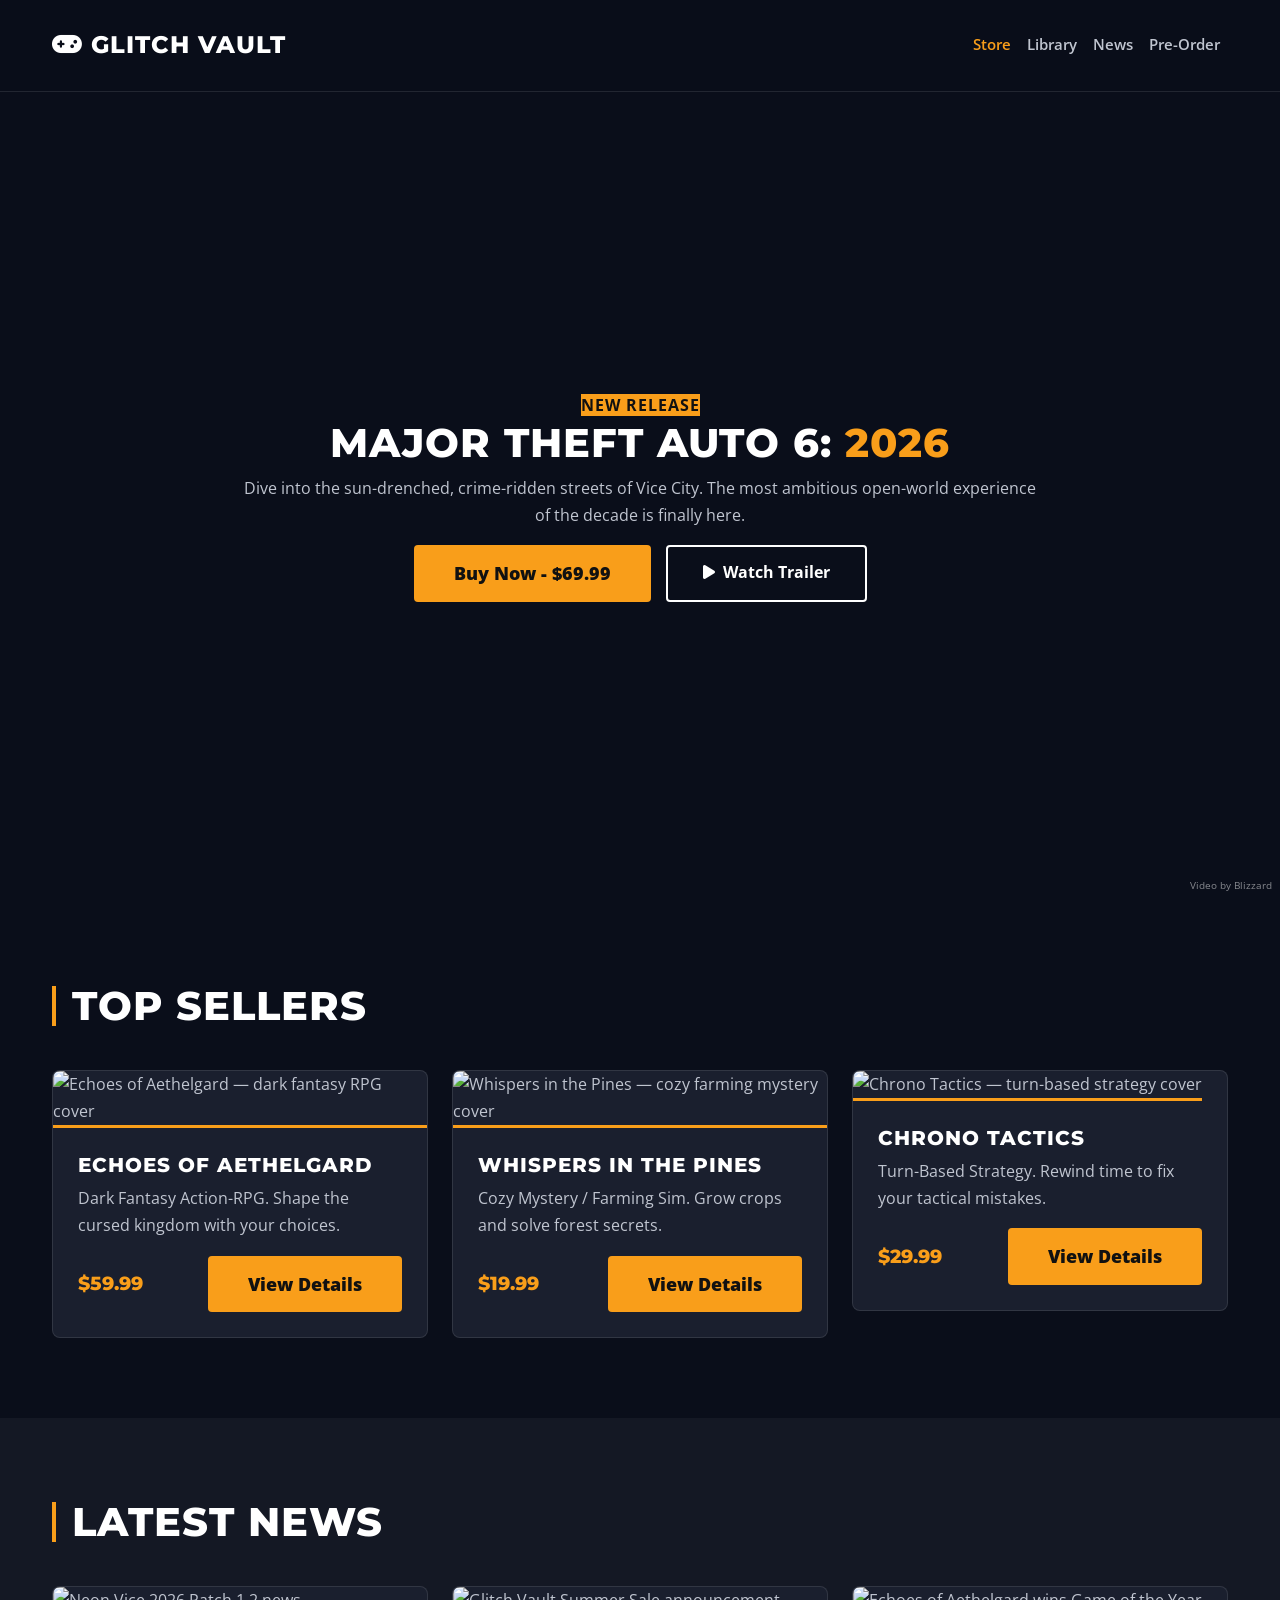
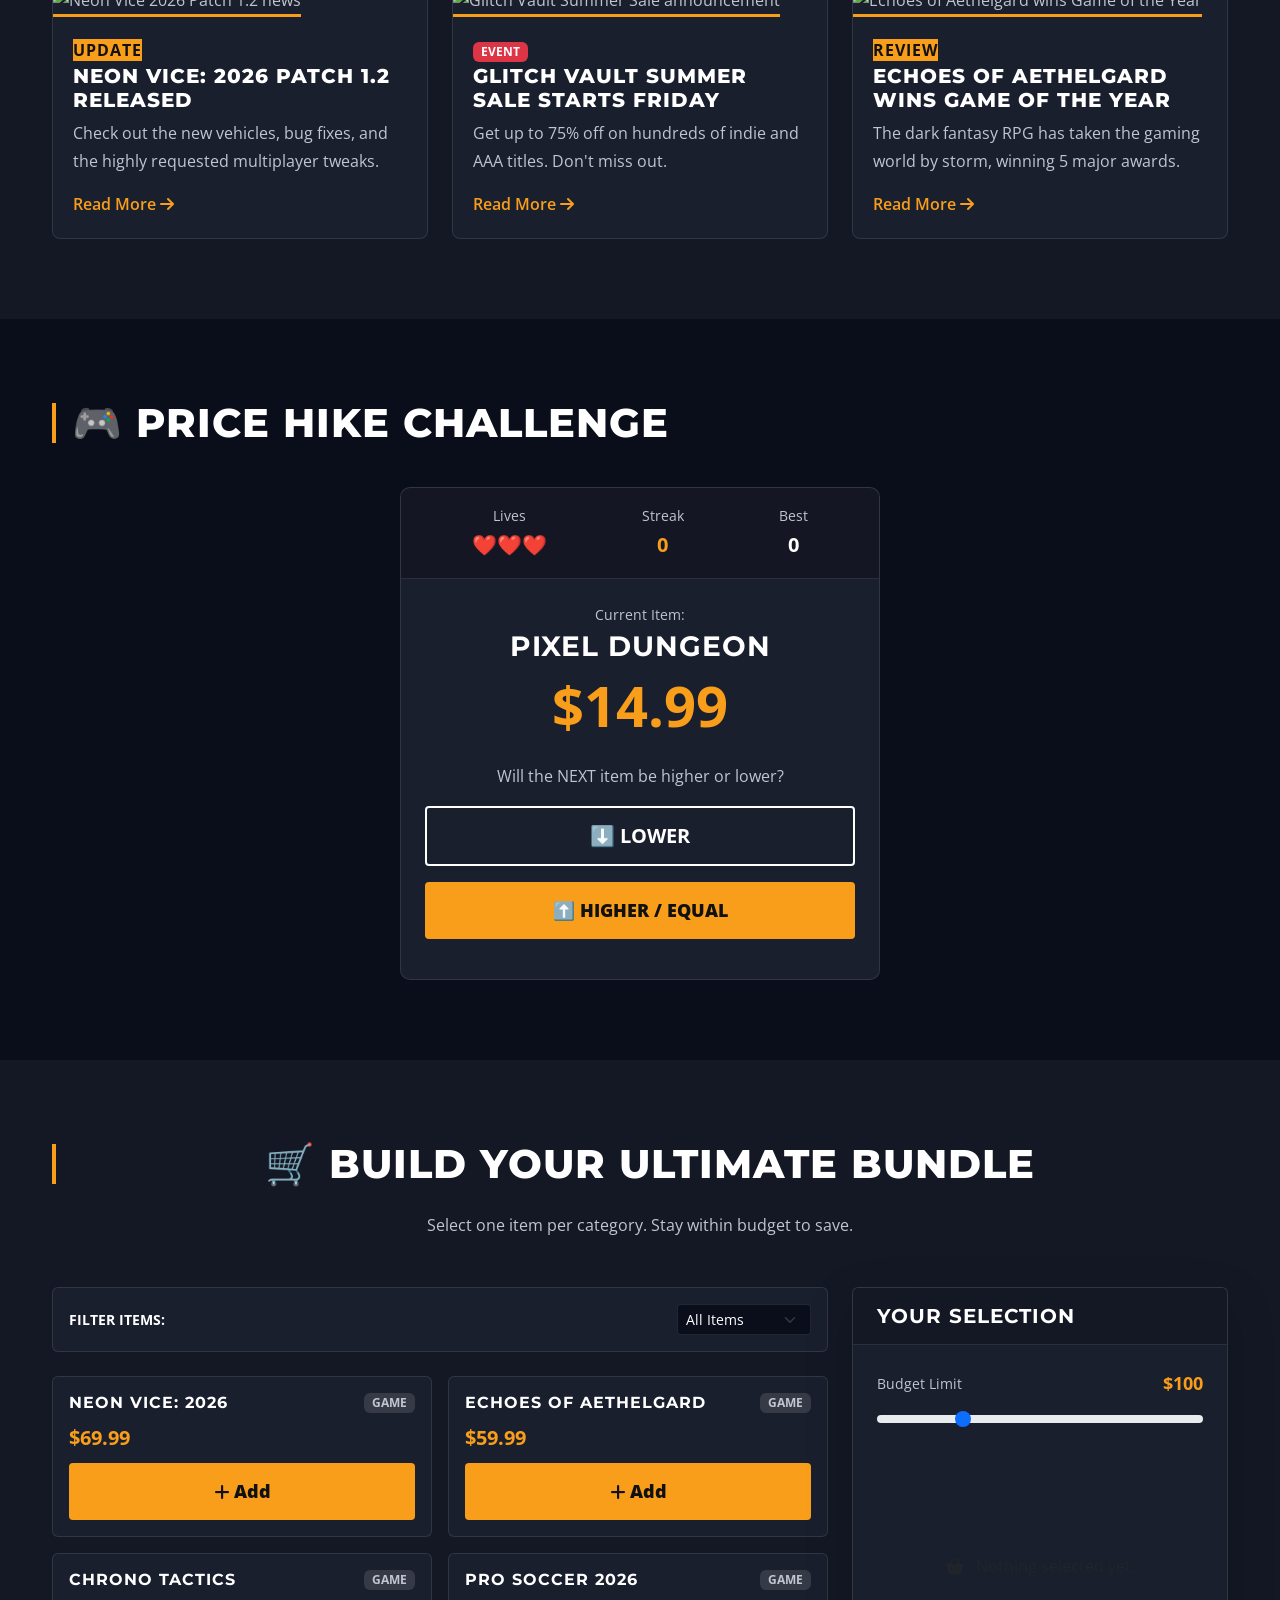
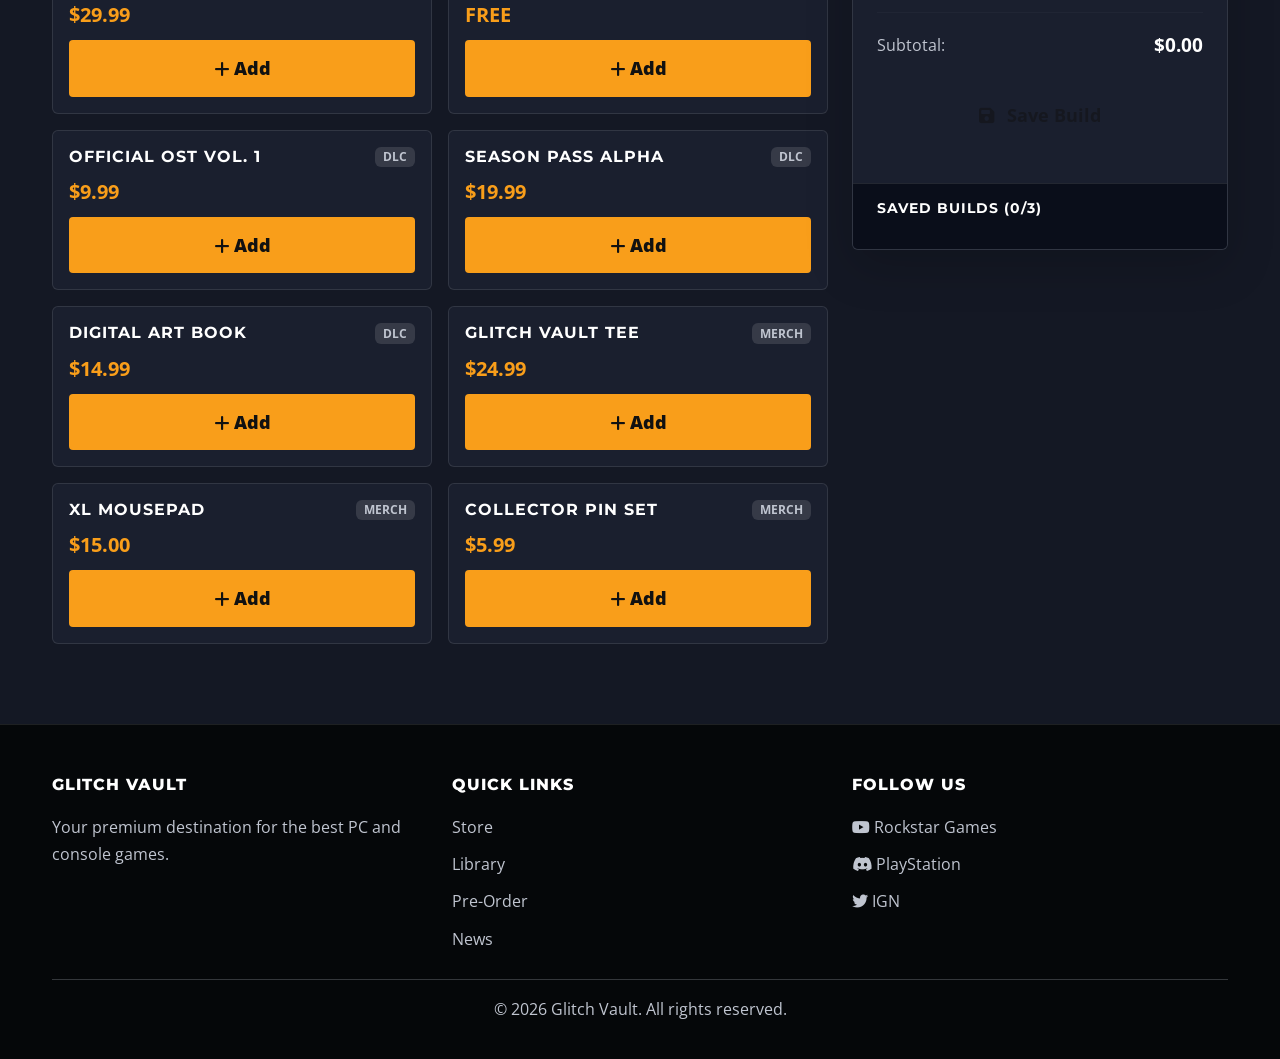
==== commit 565aaf3b: "credit" ====
--- a/index.html
+++ b/index.html
@@ -36,6 +36,10 @@
     <main>
         
         <section class="hero-section">
+            <!-- Inside your Hero Section, right after the <video> tag -->
+<small class="position-absolute bottom-0 end-0 m-2 text-white-50" style="font-size: 0.6rem; z-index: 1;">
+    Video by <a href="https://blz-contentstack-assets.akamaized.net/v3/assets/blt2477dcaf4ebd440c/blt2034b940dd314c20/68c0bb29c7462e7b39889792/F2P_Trailer_bug.mp4" target="_blank" class="text-white-50 text-decoration-none hover:text-white">Blizzard</a>
+</small>
             <div class="hero-video-wrap">
                 <video class="hero-video" autoplay loop muted playsinline preload="auto"
                        poster="https://images.unsplash.com/photo-1542751371-adc38448a05e?w=1920&q=80">
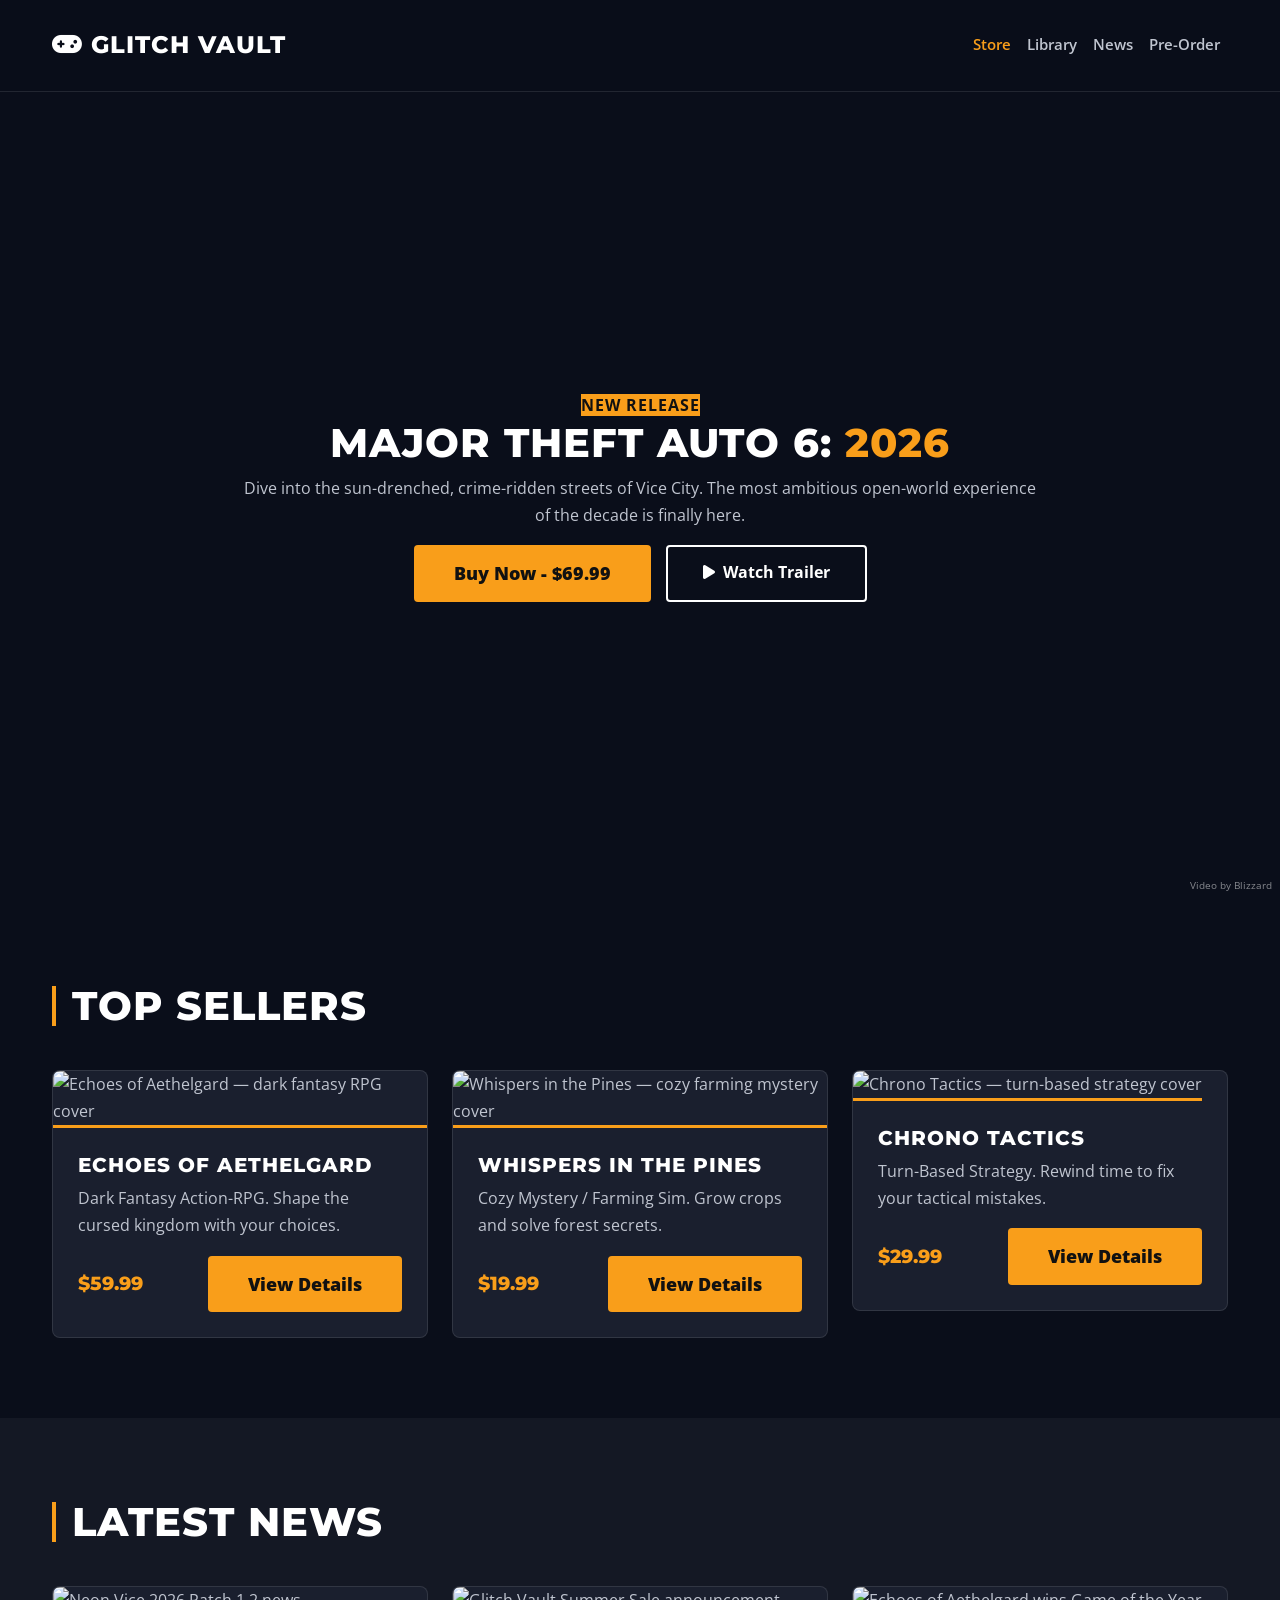
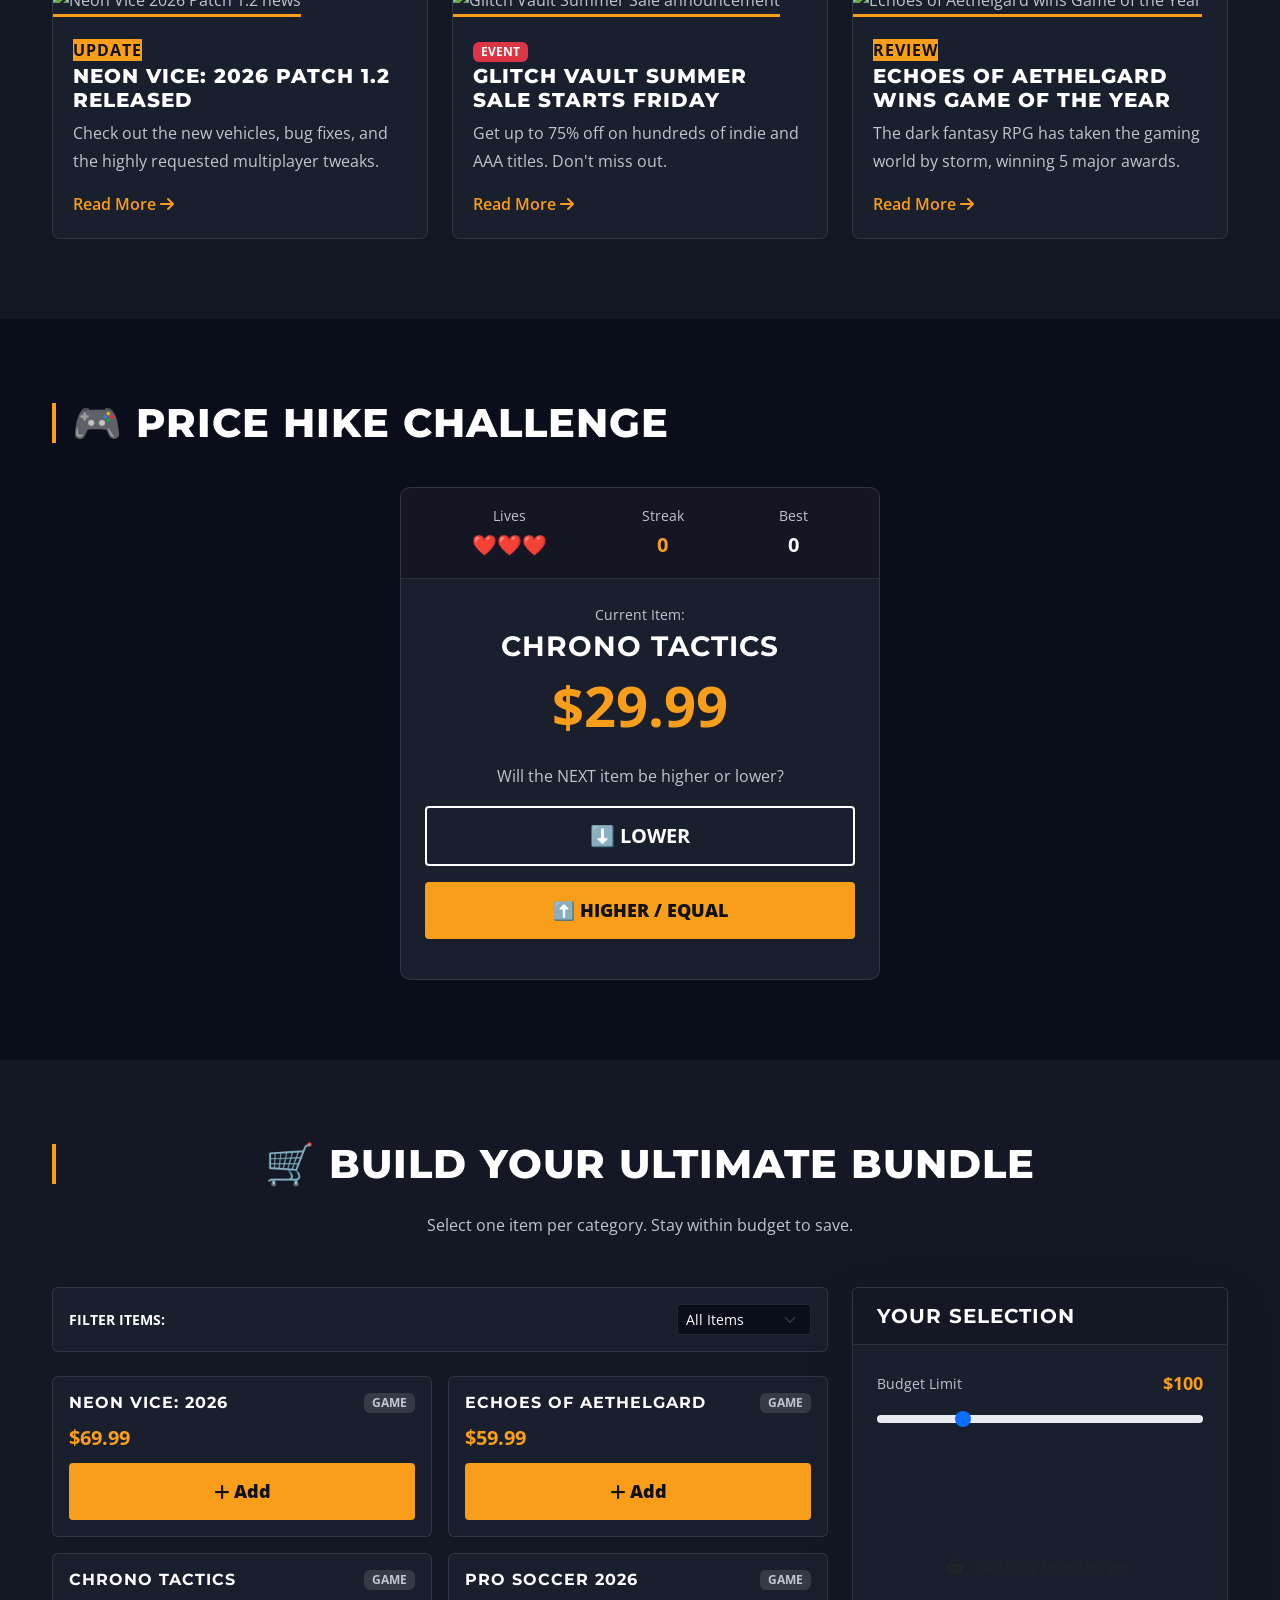
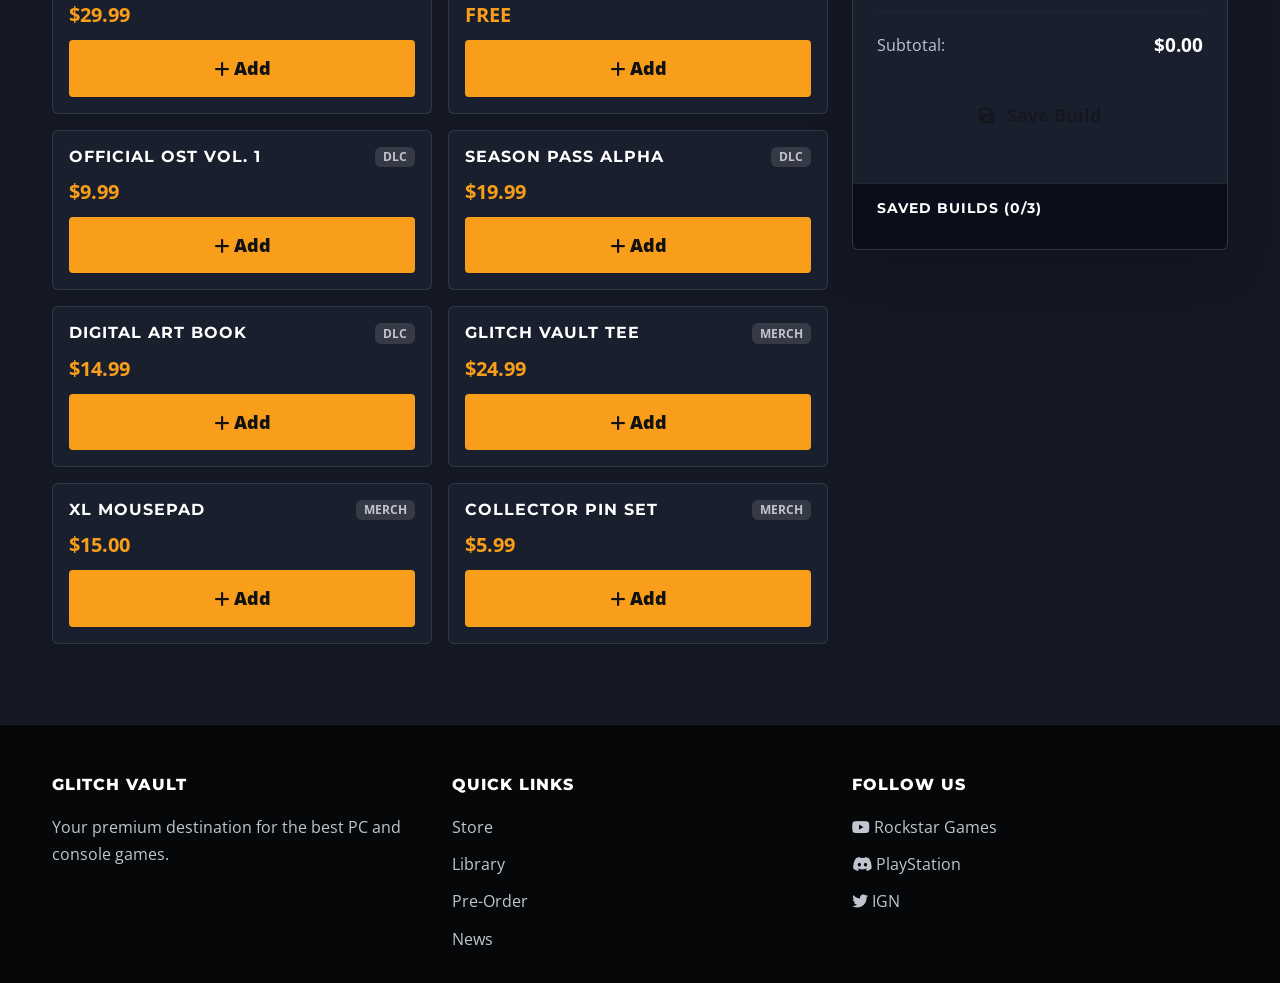
==== commit 92b4ec65: "footer bug fix" ====
--- a/index.html
+++ b/index.html
@@ -36,7 +36,7 @@
     <main>
         
         <section class="hero-section">
-            <!-- Inside your Hero Section, right after the <video> tag -->
+         
 <small class="position-absolute bottom-0 end-0 m-2 text-white-50" style="font-size: 0.6rem; z-index: 1;">
     Video by <a href="https://blz-contentstack-assets.akamaized.net/v3/assets/blt2477dcaf4ebd440c/blt2034b940dd314c20/68c0bb29c7462e7b39889792/F2P_Trailer_bug.mp4" target="_blank" class="text-white-50 text-decoration-none hover:text-white">Blizzard</a>
 </small>
@@ -303,10 +303,6 @@
                     <a href="https://discord.com/invite/playstation" target="_blank" rel="noopener"><i class="fab fa-discord"></i> PlayStation</a>
                     <a href="https://x.com/IGN" target="_blank" rel="noopener"><i class="fab fa-twitter"></i> IGN</a>
                 </div>
-            </div>
-            <hr>
-            <p class="text-center">&copy; 2026 Glitch Vault. All rights reserved.</p>
-        </div>
     </footer>
 
         <script src="https://cdn.jsdelivr.net/npm/bootstrap@5.3.2/dist/js/bootstrap.bundle.min.js"></script>
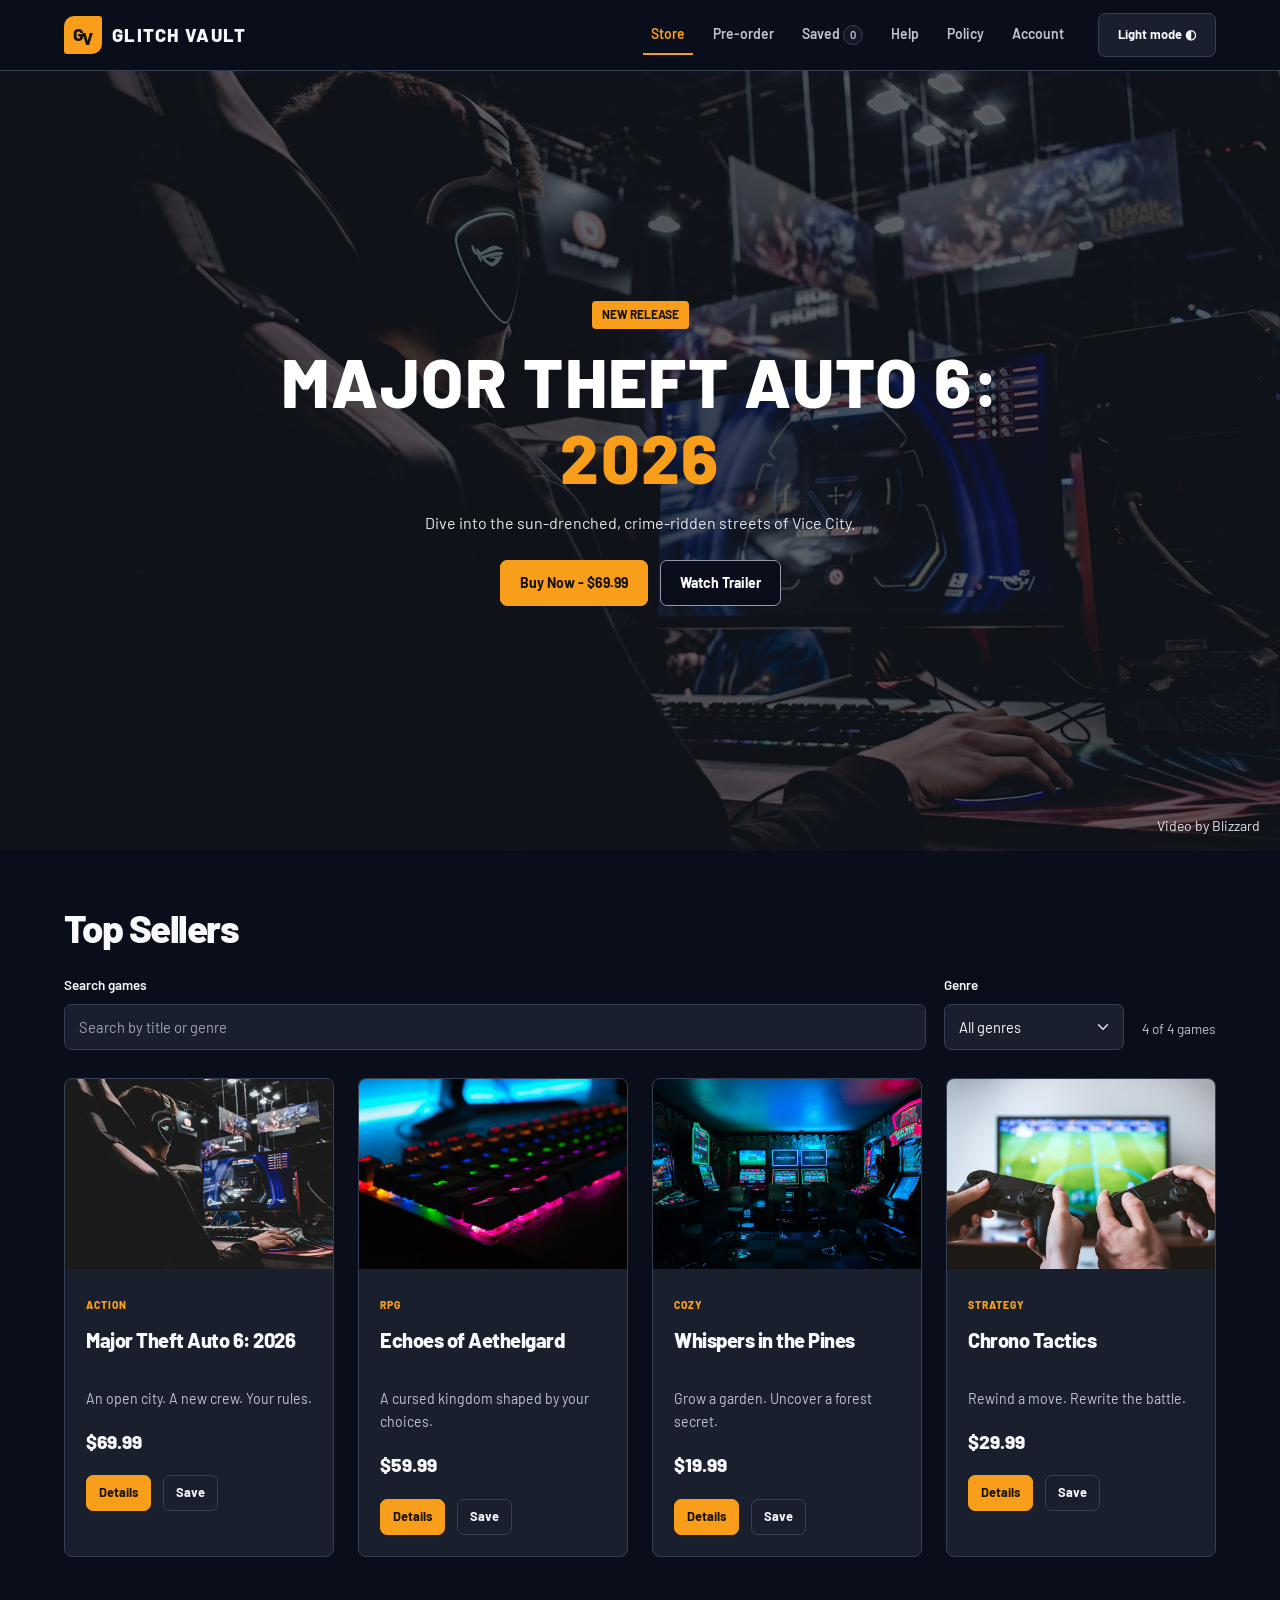
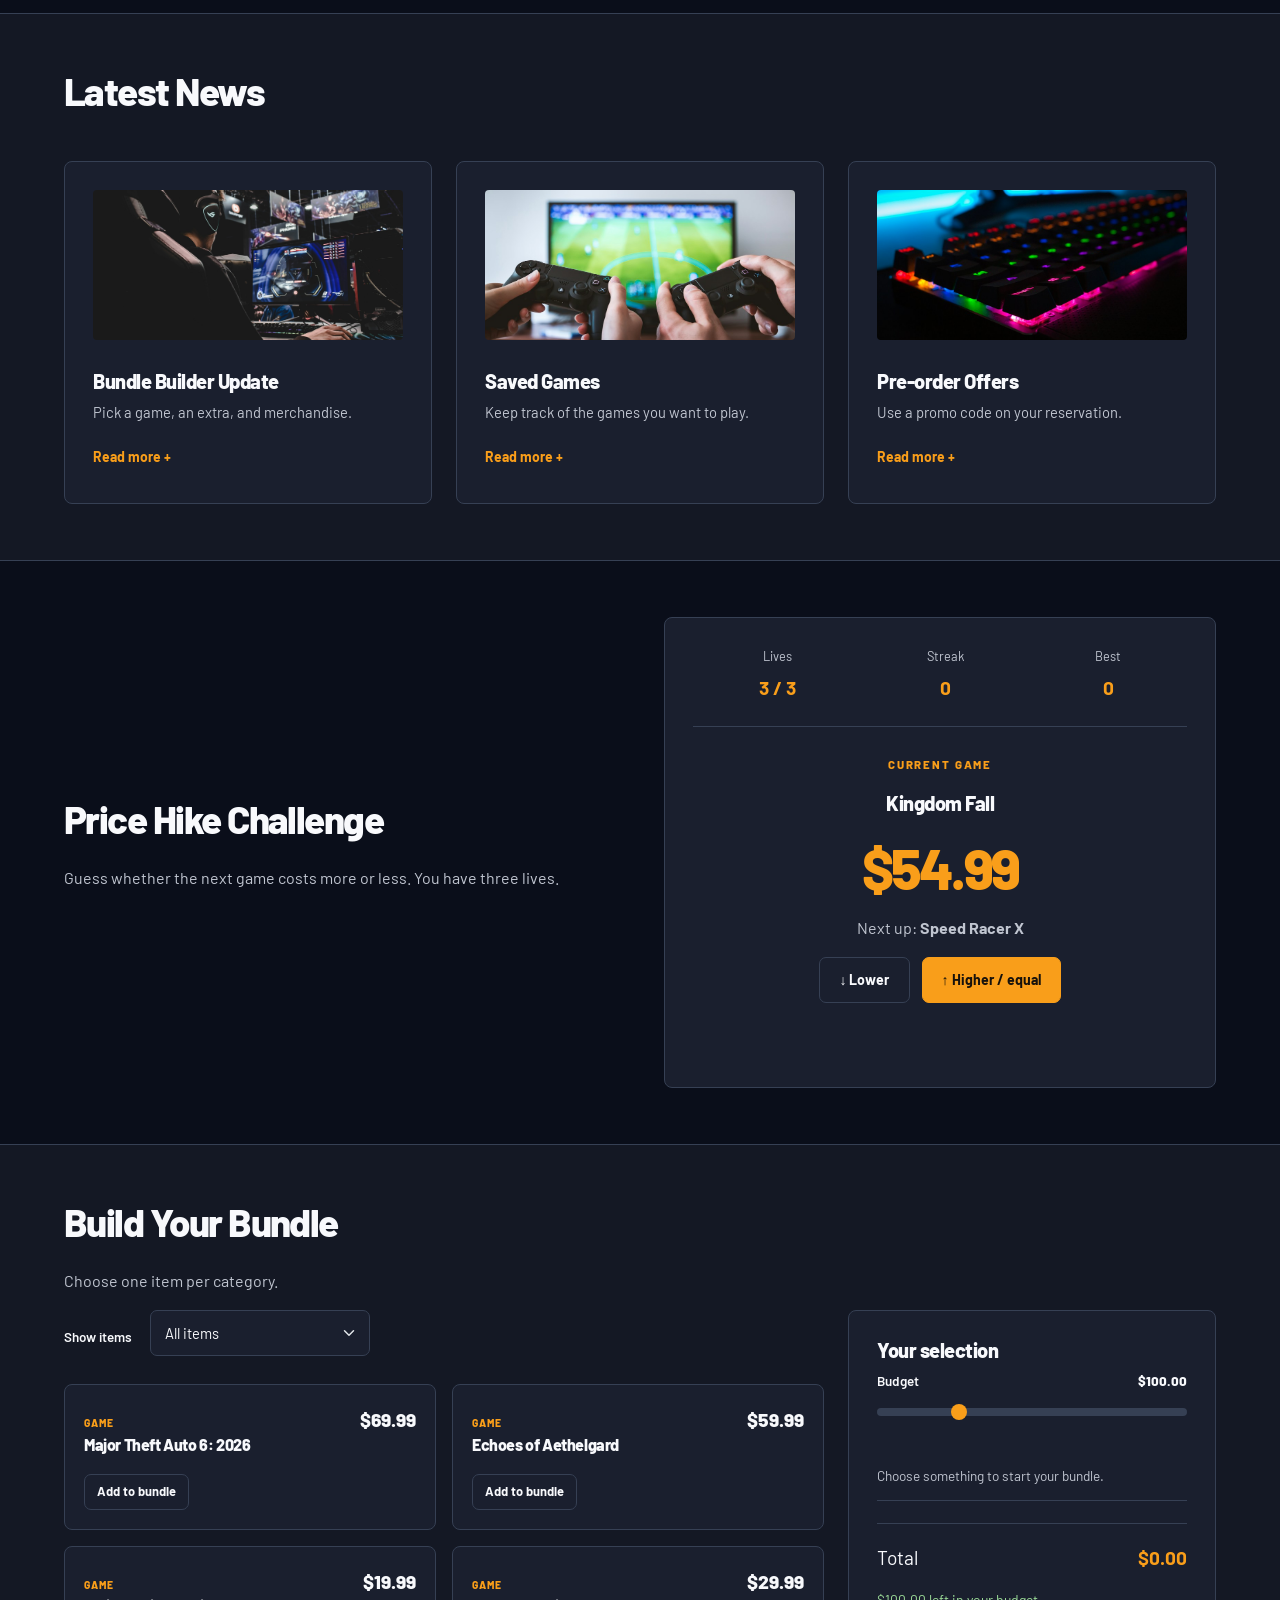
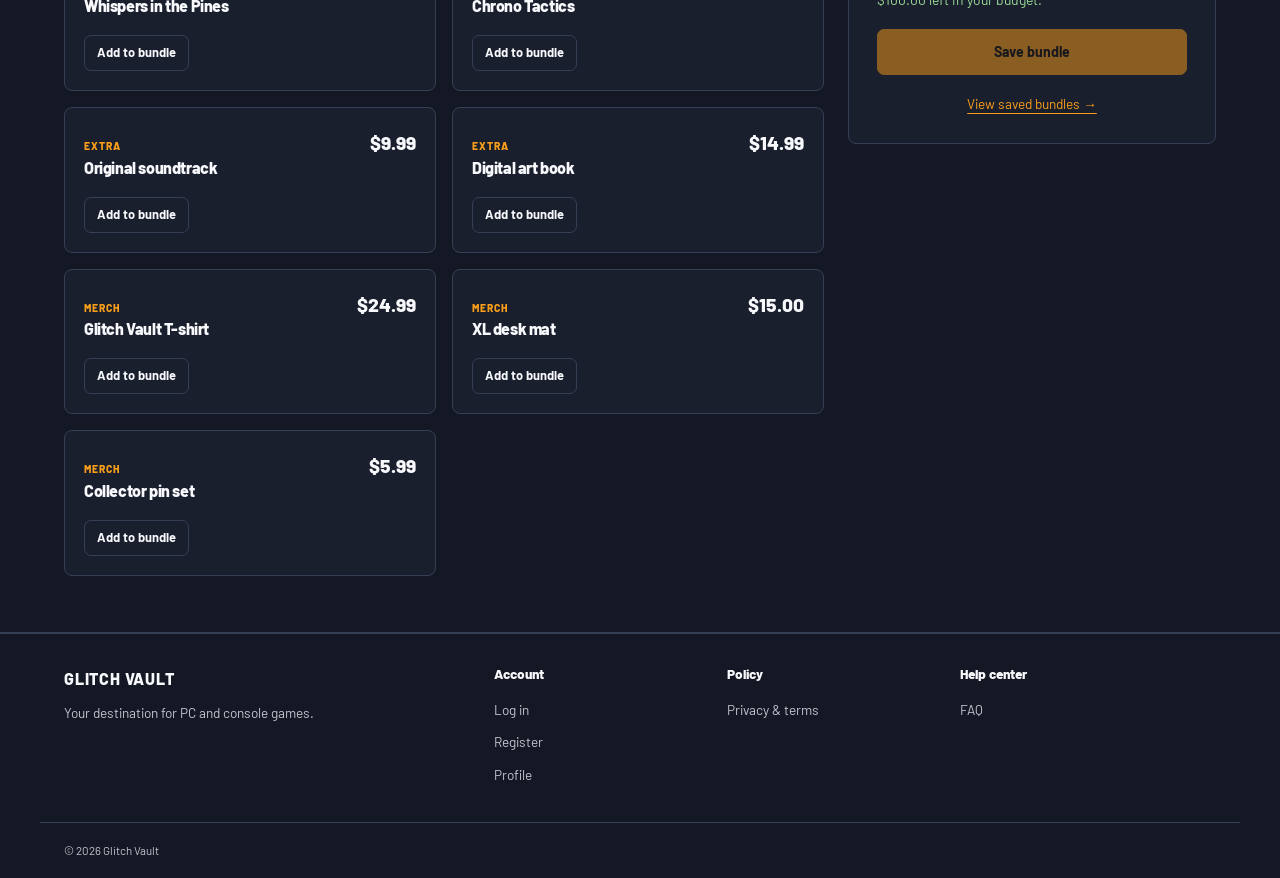
==== commit 752f89be: "Final push" ====
--- a/index.html
+++ b/index.html
@@ -1,314 +1,306 @@
-<!DOCTYPE html>
-<html lang="en">
-<head>
-    <meta charset="UTF-8">
-    <meta name="viewport" content="width=device-width, initial-scale=1.0">
-    <title>Glitch Vault - Premium Game Store</title>
-    <link rel="icon" href="data:image/svg+xml,<svg xmlns=%22http://www.w3.org/2000/svg%22 viewBox=%220 0 100 100%22><text y=%22.9em%22 font-size=%2290%22>🎮</text></svg>">
-    <link href="https://cdn.jsdelivr.net/npm/bootstrap@5.3.2/dist/css/bootstrap.min.css" rel="stylesheet">
-    <link href="https://fonts.googleapis.com/css2?family=Montserrat:wght@600;800&family=Open+Sans:wght@400;600&display=swap" rel="stylesheet">
-    <link rel="stylesheet" href="https://cdnjs.cloudflare.com/ajax/libs/font-awesome/6.4.0/css/all.min.css">
-    <link rel="stylesheet" href="css/style.css">
-</head>
-<body>
-
-    <header>
-        <nav class="navbar navbar-expand-lg custom-navbar sticky-top">
-            <div class="container">
-                <a class="navbar-brand" href="index.html">
-                    <i class="fas fa-gamepad"></i> GLITCH VAULT
-                </a>
-                <button class="navbar-toggler" type="button" data-bs-toggle="collapse" data-bs-target="#navbarNav">
-                    <span class="navbar-toggler-icon"></span>
+<!doctype html>
+<html lang="en" data-bs-theme="dark">
+    <head>
+        <meta charset="UTF-8" />
+        <meta name="viewport" content="width=device-width, initial-scale=1" />
+        <meta name="description" content="Glitch Vault game store." />
+        <link rel="icon" href="data:," />
+        <title>Glitch Vault - Premium Game Store</title>
+          <link rel="icon" href="data:image/svg+xml,<svg xmlns=%22http://www.w3.org/2000/svg%22 viewBox=%220 0 100 100%22><text y=%22.9em%22 font-size=%2290%22>🎮</text></svg>">
+        <script src="js/theme.js"></script>
+        <link rel="stylesheet" href="assets/vendor/bootstrap.min.css" />
+        <link rel="stylesheet" href="css/style.css" />
+    </head>
+    <body>
+        <a class="skip-link" href="#main">Skip to content</a>
+        <header class="site-header">
+            <nav class="navbar navbar-expand-lg container" aria-label="Main navigation">
+                <a class="navbar-brand" href="index.html"
+                    ><span class="brand-mark" aria-hidden="true">G<span>V</span></span> GLITCH VAULT</a
+                >
+                <button
+                    class="navbar-toggler btn btn-quiet"
+                    type="button"
+                    data-bs-toggle="collapse"
+                    data-bs-target="#navigation"
+                    aria-controls="navigation"
+                    aria-expanded="false"
+                    aria-label="Toggle navigation"
+                >
+                    Menu
                 </button>
-                <div class="collapse navbar-collapse" id="navbarNav">
-                    <ul class="navbar-nav ms-auto">
-                        <li class="nav-item"><a class="nav-link active" href="index.html">Store</a></li>
-                        <li class="nav-item"><a class="nav-link" href="#top-sellers">Library</a></li>
-                        <li class="nav-item"><a class="nav-link" href="#news">News</a></li>
-                        <li class="nav-item"><a class="nav-link" href="task3-form.html">Pre-Order</a></li>
+                <div class="collapse navbar-collapse" id="navigation">
+                    <ul class="navbar-nav ms-auto align-items-lg-center">
+                        <li class="nav-item">
+                            <a class="nav-link active" aria-current="page" href="index.html">Store</a>
+                        </li>
+                        <li class="nav-item"><a class="nav-link" href="task3-form.html">Pre-order</a></li>
+                        <li class="nav-item">
+                            <a class="nav-link" href="saved.html">Saved <span class="saved-count">0</span></a>
+                        </li>
+                        <li class="nav-item"><a class="nav-link" href="help.html">Help</a></li>
+                        <li class="nav-item"><a class="nav-link" href="policy.html">Policy</a></li>
+                        <li class="nav-item">
+                            <a class="nav-link" data-account-link href="account.html">Account</a>
+                        </li>
                     </ul>
+                    <button
+                        id="theme-toggle"
+                        class="btn btn-quiet theme-toggle"
+                        type="button"
+                        aria-pressed="false"
+                    >
+                        Light mode
+                    </button>
+                </div>
+            </nav>
+        </header>
+        <main id="main">
+            <section class="hero" aria-labelledby="hero-title">
+                <video
+                    id="hero-video"
+                    class="hero-video"
+                    autoplay
+                    loop
+                    muted
+                    playsinline
+                    preload="metadata"
+                    poster="assets/images/gaming-stage.jpg"
+                    aria-hidden="true"
+                >
+                    <source src="assets/video/blizzard-hero.mp4" type="video/mp4" />
+                </video>
+                <div class="container hero-copy">
+                    <span class="hero-badge">New release</span>
+                    <h1 id="hero-title">Major Theft Auto 6: <span>2026</span></h1>
+                    <p>Dive into the sun-drenched, crime-ridden streets of Vice City.</p>
+                    <div class="button-row">
+                        <a class="btn btn-accent" href="game-details.html?game=mta6">Buy Now - $69.99</a>
+                        <a
+                            class="btn btn-quiet"
+                            href="https://youtu.be/GeMKZJaw_Ms"
+                            target="_blank"
+                            rel="noopener"
+                            >Watch Trailer</a
+                        >
+                    </div>
+                </div>
+                <div class="hero-controls">
+                    <button id="hero-playback" type="button" class="btn btn-quiet btn-sm" hidden>
+                        Pause video
+                    </button>
+                    <small>Video by Blizzard</small>
+                </div>
+            </section>
+            <section class="section-padding container" id="catalog">
+                <h2>Top Sellers</h2>
+                <div class="filter-bar">
+                    <div>
+                        <label for="game-search">Search games</label
+                        ><input
+                            type="search"
+                            id="game-search"
+                            class="form-control"
+                            placeholder="Search by title or genre"
+                        />
+                    </div>
+                    <div>
+                        <label for="game-filter">Genre</label
+                        ><select id="game-filter" class="form-select">
+                            <option value="all">All genres</option>
+                            <option>Action</option>
+                            <option>RPG</option>
+                            <option>Cozy</option>
+                            <option>Strategy</option>
+                        </select>
+                    </div>
+                    <p id="catalog-count" role="status"></p>
+                </div>
+                <div id="catalog-grid" class="row g-4"></div>
+                <div id="catalog-empty" class="empty-state" hidden>
+                    <h3>No games found</h3>
+                    <p>Try another title or browse all four games.</p>
+                    <button id="reset-search" class="btn btn-quiet">Reset filters</button>
+                </div>
+            </section>
+            <section class="section-padding section-soft" id="news">
+                <div class="container">
+                    <h2>Latest News</h2>
+                    <div class="row g-4 mt-2">
+                        <article class="col-md-4">
+                            <div class="news-card panel">
+                                <img
+                                    class="news-image"
+                                    src="assets/images/gaming-stage.jpg"
+                                    alt="Player at an esports tournament"
+                                />
+                                <h3>Bundle Builder Update</h3>
+                                <p>Pick a game, an extra, and merchandise.</p>
+                                <button
+                                    class="text-button disclosure"
+                                    aria-expanded="false"
+                                    aria-controls="note-bundles"
+                                >
+                                    Read more +
+                                </button>
+                                <div id="note-bundles" class="disclosure-body">
+                                    <p>Set a budget and save your bundle when the total fits.</p>
+                                </div>
+                            </div>
+                        </article>
+                        <article class="col-md-4">
+                            <div class="news-card panel">
+                                <img
+                                    class="news-image"
+                                    src="assets/images/gaming-desk.jpg"
+                                    alt="Two players using game controllers"
+                                />
+                                <h3>Saved Games</h3>
+                                <p>Keep track of the games you want to play.</p>
+                                <button
+                                    class="text-button disclosure"
+                                    aria-expanded="false"
+                                    aria-controls="note-saved"
+                                >
+                                    Read more +
+                                </button>
+                                <div id="note-saved" class="disclosure-body">
+                                    <p>Use Save on a game card, then open Saved to see your list.</p>
+                                </div>
+                            </div>
+                        </article>
+                        <article class="col-md-4">
+                            <div class="news-card panel">
+                                <img
+                                    class="news-image"
+                                    src="assets/images/arcade.jpg"
+                                    alt="Backlit gaming keyboard"
+                                />
+                                <h3>Pre-order Offers</h3>
+                                <p>Use a promo code on your reservation.</p>
+                                <button
+                                    class="text-button disclosure"
+                                    aria-expanded="false"
+                                    aria-controls="note-orders"
+                                >
+                                    Read more +
+                                </button>
+                                <div id="note-orders" class="disclosure-body">
+                                    <p>Use NEON20 for 20% off or VAULT10 for 10% off.</p>
+                                </div>
+                            </div>
+                        </article>
+                    </div>
+                </div>
+            </section>
+            <section class="section-padding container" id="game-section">
+                <div class="row g-5 align-items-center">
+                    <div class="col-lg-6">
+                        <h2>Price Hike Challenge</h2>
+                        <p>Guess whether the next game costs more or less. You have three lives.</p>
+                    </div>
+                    <div class="col-lg-6">
+                        <div id="game-board" class="panel challenge">
+                            <div class="game-board-header">
+                                <div>Lives<strong id="ui-lives">3</strong></div>
+                                <div>Streak<strong id="ui-streak">0</strong></div>
+                                <div>Best<strong id="ui-best">0</strong></div>
+                            </div>
+                            <p class="eyebrow">CURRENT GAME</p>
+                            <h3 id="ui-current-name">Loading game</h3>
+                            <div id="ui-current-price" class="challenge-price">$0.00</div>
+                            <p>Next up: <strong id="ui-next-name"></strong></p>
+                            <div class="button-row">
+                                <button class="btn btn-quiet game-btn" data-guess="lower">↓ Lower</button
+                                ><button class="btn btn-accent game-btn" data-guess="higher">
+                                    ↑ Higher / equal
+                                </button>
+                            </div>
+                            <p id="ui-message" class="status" aria-live="polite"></p>
+                            <div id="ui-restart-area" class="d-none">
+                                <button id="btn-restart" class="btn btn-accent">Play again</button>
+                            </div>
+                        </div>
+                    </div>
+                </div>
+            </section>
+            <section class="section-padding section-soft" id="bundle-section">
+                <div class="container">
+                    <h2>Build Your Bundle</h2>
+                    <p>Choose one item per category.</p>
+                    <div class="row g-4">
+                        <div class="col-lg-8">
+                            <div class="filter-bar">
+                                <label for="bundle-filter">Show items</label
+                                ><select id="bundle-filter" class="form-select">
+                                    <option value="all">All items</option>
+                                    <option value="game">Games</option>
+                                    <option value="dlc">Extras</option>
+                                    <option value="merch">Merchandise</option>
+                                </select>
+                            </div>
+                            <div id="bundle-grid" class="row g-3"></div>
+                        </div>
+                        <aside class="col-lg-4">
+                            <div class="panel bundle-summary">
+                                <h3>Your selection</h3>
+                                <label for="bundle-slider" class="split-line"
+                                    >Budget <strong id="bundle-budget-val">$100.00</strong></label
+                                ><input
+                                    id="bundle-slider"
+                                    class="form-range"
+                                    type="range"
+                                    min="50"
+                                    max="250"
+                                    step="10"
+                                    value="100"
+                                />
+                                <ul id="bundle-list" class="selection-list"></ul>
+                                <div class="split-line total-line">
+                                    <span>Total</span><strong id="bundle-total-price">$0.00</strong>
+                                </div>
+                                <p id="bundle-status" class="status" role="status"></p>
+                                <button id="bundle-save-btn" class="btn btn-accent w-100" disabled>
+                                    Save bundle</button
+                                ><a class="subtle-link" href="saved.html">View saved bundles →</a>
+                            </div>
+                        </aside>
+                    </div>
+                </div>
+            </section>
+        </main>
+        <footer class="site-footer">
+            <div class="container footer-grid">
+                <div>
+                    <a class="footer-brand" href="index.html">GLITCH VAULT</a>
+                    <p>Your destination for PC and console games.</p>
+                </div>
+                <div>
+                    <h2>Account</h2>
+                    <a href="account.html#login">Log in</a>
+                    <a href="account.html#register">Register</a>
+                    <a href="profile.html">Profile</a>
+                </div>
+                <div>
+                    <h2>Policy</h2>
+                    <a href="policy.html">Privacy &amp; terms</a>
+                </div>
+                <div>
+                    <h2>Help center</h2>
+                    <a href="help.html">FAQ</a>
                 </div>
             </div>
-        </nav>
-    </header>
-
-    <main>
-        
-        <section class="hero-section">
-         
-<small class="position-absolute bottom-0 end-0 m-2 text-white-50" style="font-size: 0.6rem; z-index: 1;">
-    Video by <a href="https://blz-contentstack-assets.akamaized.net/v3/assets/blt2477dcaf4ebd440c/blt2034b940dd314c20/68c0bb29c7462e7b39889792/F2P_Trailer_bug.mp4" target="_blank" class="text-white-50 text-decoration-none hover:text-white">Blizzard</a>
-</small>
-            <div class="hero-video-wrap">
-                <video class="hero-video" autoplay loop muted playsinline preload="auto"
-                       poster="https://images.unsplash.com/photo-1542751371-adc38448a05e?w=1920&q=80">
-                    <source src="https://blz-contentstack-assets.akamaized.net/v3/assets/blt2477dcaf4ebd440c/blt2034b940dd314c20/68c0bb29c7462e7b39889792/F2P_Trailer_bug.mp4" type="video/mp4">
-                    <source src="https://blz-contentstack-assets.akamaized.net/v3/assets/blt2477dcaf4ebd440c/bltf9c7db923323e5f5/68c0bb39017d8cd9c8547c9d/F2P_Trailer_bug.webm" type="video/webm">
-                </video>
-            </div>
-            <div class="container">
-                <div class="hero-content">
-                    <span class="badge-accent">NEW RELEASE</span>
-                    <h1>Major Theft Auto 6: <span class="text-accent">2026</span></h1>
-                    <p>Dive into the sun-drenched, crime-ridden streets of Vice City. The most ambitious open-world experience of the decade is finally here.</p>
-                    <div class="hero-buttons">
-                        <a href="game-details.html?game=mta6" class="btn btn-accent ">Buy Now - $69.99</a>
-                        <a href="https://youtu.be/GeMKZJaw_Ms" target="_blank" rel="noopener" class="btn btn-outline-light"><i class="fas fa-play me-2"></i>Watch Trailer</a>
-                    </div>
-                </div>
-            </div>
-        </section>
-
-        <section id="top-sellers" class="section-padding">
-            <div class="container">
-                <h2 class="section-title">Top Sellers</h2>
-                <div class="row g-4">
-                    <div class="col-md-6 col-lg-4">
-                        <div class="game-card">
-                            <img src="https://images.unsplash.com/photo-1538481199705-c710c4e965fc?w=600&q=80" alt="Echoes of Aethelgard — dark fantasy RPG cover" class="game-image">
-                            <div class="card-body">
-                                <h5>Echoes of Aethelgard</h5>
-                                <p>Dark Fantasy Action-RPG. Shape the cursed kingdom with your choices.</p>
-                                <div class="card-footer">
-                                    <span class="price-tag">$59.99</span>
-                                    <a href="game-details.html?game=echoes" class="btn btn-accent btn-sm">View Details</a>
-                                </div>
-                            </div>
-                        </div>
-                    </div>
-                    <div class="col-md-6 col-lg-4">
-                        <div class="game-card">
-                            <img src="https://images.unsplash.com/photo-1511512578047-dfb367046420?w=600&q=80" alt="Whispers in the Pines — cozy farming mystery cover" class="game-image">
-                            <div class="card-body">
-                                <h5>Whispers in the Pines</h5>
-                                <p>Cozy Mystery / Farming Sim. Grow crops and solve forest secrets.</p>
-                                <div class="card-footer">
-                                    <span class="price-tag">$19.99</span>
-                                    <a href="game-details.html?game=whispers" class="btn btn-accent btn-sm">View Details</a>
-                                </div>
-                            </div>
-                        </div>
-                    </div>
-                    <div class="col-md-6 col-lg-4">
-                        <div class="game-card">
-                            <img src="https://images.unsplash.com/photo-1493711662062-fa541adb3fc8?w=600&q=80" alt="Chrono Tactics — turn-based strategy cover" class="game-image">
-                            <div class="card-body">
-                                <h5>Chrono Tactics</h5>
-                                <p>Turn-Based Strategy. Rewind time to fix your tactical mistakes.</p>
-                                <div class="card-footer">
-                                    <span class="price-tag">$29.99</span>
-                                    <a href="game-details.html?game=chrono" class="btn btn-accent btn-sm">View Details</a>
-                                </div>
-                            </div>
-                        </div>
-                    </div>
-                </div>
-            </div>
-        </section>
-
-        
-        <section id="news" class="section-padding bg-soft">
-            <div class="container">
-                <h2 class="section-title">Latest News</h2>
-                <div class="row g-4">
-                    <article class="col-md-6 col-lg-4">
-                        <div class="news-card">
-                            <img src="https://images.unsplash.com/photo-1542751371-adc38448a05e?w=600&q=80" alt="Neon Vice 2026 Patch 1.2 news" class="news-image">
-                            <div class="card-body">
-                                <span class="badge-accent">UPDATE</span>
-                                <h5>Neon Vice: 2026 Patch 1.2 Released</h5>
-                                <p>Check out the new vehicles, bug fixes, and the highly requested multiplayer tweaks.</p>
-                                <a href="#" class="read-more">Read More <i class="fas fa-arrow-right"></i></a>
-                            </div>
-                        </div>
-                    </article>
-                    <article class="col-md-6 col-lg-4">
-                        <div class="news-card">
-                            <img src="https://images.unsplash.com/photo-1511512578047-dfb367046420?w=600&q=80" alt="Glitch Vault Summer Sale announcement" class="news-image">
-                            <div class="card-body">
-                                <span class="badge bg-danger">EVENT</span>
-                                <h5>Glitch Vault Summer Sale Starts Friday</h5>
-                                <p>Get up to 75% off on hundreds of indie and AAA titles. Don't miss out.</p>
-                                <a href="#" class="read-more">Read More <i class="fas fa-arrow-right"></i></a>
-                            </div>
-                        </div>
-                    </article>
-                    <article class="col-md-6 col-lg-4">
-                        <div class="news-card">
-                            <img src="https://images.unsplash.com/photo-1538481199705-c710c4e965fc?w=600&q=80" alt="Echoes of Aethelgard wins Game of the Year" class="news-image">
-                            <div class="card-body">
-                                <span class="badge-accent">REVIEW</span>
-                                <h5>Echoes of Aethelgard Wins Game of the Year</h5>
-                                <p>The dark fantasy RPG has taken the gaming world by storm, winning 5 major awards.</p>
-                                <a href="#" class="read-more">Read More <i class="fas fa-arrow-right"></i></a>
-                            </div>
-                        </div>
-                    </article>
-                </div>
-            </div>
-        </section>
-        <section id="game-section" class="section-padding">
-            <div class="container">
-                <h2 class="section-title">🎮 Price Hike Challenge</h2>
-                <div id="game-board" class="game-board-card mx-auto">
-                    <div class="game-board-header">
-                        <div class="text-center">
-                            <small class="d-block" style="color:var(--text-secondary)">Lives</small>
-                            <strong id="ui-lives" class="fs-5" style="color:#e05555">❤️❤️❤️</strong>
-                        </div>
-                        <div class="text-center">
-                            <small class="d-block" style="color:var(--text-secondary)">Streak</small>
-                            <strong id="ui-streak" class="fs-5 text-accent">0</strong>
-                        </div>
-                        <div class="text-center">
-                            <small class="d-block" style="color:var(--text-secondary)">Best</small>
-                            <strong id="ui-best" class="fs-5" style="color:var(--text-primary)">0</strong>
-                        </div>
-                    </div>
-                    <div class="p-4 text-center">
-                        <p class="small mb-1" style="color:var(--text-secondary)">Current Item:</p>
-                        <h3 id="ui-current-name" class="fw-bold mb-2" style="color:var(--text-primary);font-family:'Montserrat',sans-serif">Loading...</h3>
-                        <div id="ui-current-price" class="display-4 fw-bold text-accent mb-4">$00</div>
-                        <p class="mb-3" style="color:var(--text-secondary)">Will the NEXT item be higher or lower?</p>
-                        <div class="d-grid gap-3">
-                            <button type="button" class="btn btn-outline-light btn-lg game-btn" data-guess="lower">⬇️ LOWER</button>
-                            <button type="button" class="btn btn-accent btn-lg game-btn" data-guess="higher">⬆️ HIGHER / EQUAL</button>
-                        </div>
-                        <div id="ui-message" class="mt-3 fw-bold" aria-live="polite"></div>
-                        <div id="ui-restart-area" class="mt-3 d-none">
-                            <button type="button" id="btn-restart" class="btn btn-warning w-100">▶ Play Again</button>
-                        </div>
-                    </div>
-                </div>
-            </div>
-        </section>
-
-        <section id="bundle-section" class="section-padding bg-soft">
-    <div class="container">
-        <h2 class="section-title mb-4 text-center">🛒 Build Your Ultimate Bundle</h2>
-        <p class="text-center mb-5">Select one item per category. Stay within budget to save.</p>
-
-        <div class="row g-4 align-items-start">
-            
-            
-            <div class="col-lg-8">
-                
-                <div class="d-flex justify-content-between align-items-center mb-4 p-3 rounded" style="background-color: var(--bg-card); border: 1px solid var(--border);">
-                    <span class="fw-bold text-uppercase small" style="color: var(--text-primary);">Filter Items:</span>
-                    <select id="bundle-filter" class="form-select form-select-sm w-auto" style="background-color: var(--bg-deep); color: var(--text-primary); border-color: var(--border);">
-                        <option value="all">All Items</option>
-                        <option value="game">Games</option>
-                        <option value="dlc">DLCs</option>
-                        <option value="merch">Merchandise</option>
-                    </select>
-                </div>
-
-                
-                <div id="bundle-grid" class="row g-3">
-                    
-
-                    
-                </div>
-                
-                
-                <div id="bundle-empty-msg" class="text-center py-5 d-none">
-                    <i class="fas fa-box-open display-4" ></i>
-                    <p class="mt-3" >No items match this filter.</p>
-                </div>
-            </div>
-
-            
-            <div class="col-lg-4">
-                <div class="card sticky-top shadow-lg" style="top: 100px; background-color: var(--bg-card); border: 1px solid var(--border);">
-                    
-                    
-                    <div class="card-header py-3 px-4" style="background-color: rgba(0,0,0,0.2); border-bottom: 1px solid var(--border);">
-                        <h5 class="mb-0 fw-bold" style="font-family: 'Montserrat', sans-serif; color: var(--text-primary);">Your Selection</h5>
-                    </div>
-
-                    
-                    <div class="card-body p-4">
-                        
-                        
-                        <div class="mb-4">
-                            <label class="form-label d-flex justify-content-between align-items-center mb-2">
-                                <span style="color: var(--text-secondary); font-size: 0.9rem;">Budget Limit</span>
-                                <strong id="bundle-budget-val" style="color: var(--accent); font-size: 1.1rem;">$100</strong>
-                            </label>
-                            <input type="range" class="form-range" id="bundle-slider" min="50" max="250" step="10" value="100">
-                        </div>
-
-                       
-                        <ul id="bundle-list" class="list-unstyled mb-4" style="min-height: 50px;"></ul>
-                        
-                        
-                        <div id="bundle-selection-hint" class="text-center py-3" >
-                            <i class="fas fa-shopping-basket me-2"></i> Nothing selected yet.
-                        </div>
-
-                        <hr style="border-color: var(--border);">
-
-                     
-                        <div class="d-flex justify-content-between align-items-center mb-2">
-                            <span style="color: var(--text-secondary);">Subtotal:</span>
-                            <strong id="bundle-total-price" style="color: var(--text-primary); font-size: 1.2rem;">$0.00</strong>
-                        </div>
-                        
-                        
-                        <div id="bundle-status" class="alert alert-danger d-none mt-3 py-2 px-3 small fw-bold" role="alert"></div>
-
-                       
-                        <button id="bundle-save-btn" class="btn btn-accent w-100 mt-3 py-3 fw-bold" disabled>
-                            <i class="fas fa-save me-2"></i> Save Build
-                        </button>
-                    </div>
-
-                  
-                    <div class="card-footer py-3 px-4" style="background-color: var(--bg-deep); border-top: 1px solid var(--border);">
-                        <h6 class="text-uppercase small fw-bold mb-3">
-                            Saved Builds (<span id="bundle-saved-count">0</span>/3)
-                        </h6>
-                        <div id="bundle-saved-list" class="d-flex flex-column gap-2">
-                           
-
-
-                        </div>
-                    </div>
-                </div>
-            </div>
-        </div>
-    </div>
-</section>
-
-    </main>
-
-    <footer class="custom-footer">
-        <div class="container">
-            <div class="row">
-                <div class="col-md-4">
-                    <h5>GLITCH VAULT</h5>
-                    <p>Your premium destination for the best PC and console games.</p>
-                </div>
-                <div class="col-md-4">
-                    <h5>QUICK LINKS</h5>
-                    <a href="index.html">Store</a>
-                    <a href="index.html#top-sellers">Library</a>
-                    <a href="task3-form.html">Pre-Order</a>
-                    <a href="index.html#news">News</a>
-                </div>
-                <div class="col-md-4">
-                    <h5>FOLLOW US</h5>
-                    <a href="https://www.youtube.com/@RockstarGames" target="_blank" rel="noopener"><i class="fab fa-youtube"></i> Rockstar Games</a>
-                    <a href="https://discord.com/invite/playstation" target="_blank" rel="noopener"><i class="fab fa-discord"></i> PlayStation</a>
-                    <a href="https://x.com/IGN" target="_blank" rel="noopener"><i class="fab fa-twitter"></i> IGN</a>
-                </div>
-    </footer>
-
-        <script src="https://cdn.jsdelivr.net/npm/bootstrap@5.3.2/dist/js/bootstrap.bundle.min.js"></script>
-    <script src="https://code.jquery.com/jquery-3.7.1.min.js"></script>
-    <script src="js/jquery-effects.js"></script>
-    <script src="js/task1.js"></script>
-    <script src="js/task2.js"></script>
-</body>
-</html>+            <div class="container footer-bottom">&copy; 2026 Glitch Vault</div>
+        </footer>
+        <div id="toast" class="gv-toast" role="status" aria-live="polite"></div>
+        <script src="assets/vendor/bootstrap.bundle.min.js"></script>
+        <script src="assets/vendor/jquery.min.js"></script>
+        <script src="js/data.js"></script>
+        <script src="js/common.js"></script>
+        <script src="js/jquery-effects.js"></script>
+        <script src="js/store.js"></script>
+        <script src="js/hero-video.js"></script>
+        <script src="js/bundle.js"></script>
+        <script src="js/challenge.js"></script>
+    </body>
+</html>
--- a/css/style.css
+++ b/css/style.css
@@ -1,413 +1,996 @@
+@font-face {
+    font-family: "Barlow";
+    font-style: normal;
+    font-weight: 400;
+    font-display: swap;
+    src: url(../assets/fonts/barlow-0.ttf) format("truetype");
+}
+@font-face {
+    font-family: "Barlow";
+    font-style: normal;
+    font-weight: 500;
+    font-display: swap;
+    src: url(../assets/fonts/barlow-1.ttf) format("truetype");
+}
+@font-face {
+    font-family: "Barlow";
+    font-style: normal;
+    font-weight: 600;
+    font-display: swap;
+    src: url(../assets/fonts/barlow-2.ttf) format("truetype");
+}
+@font-face {
+    font-family: "Barlow";
+    font-style: normal;
+    font-weight: 700;
+    font-display: swap;
+    src: url(../assets/fonts/barlow-3.ttf) format("truetype");
+}
+@font-face {
+    font-family: "Barlow";
+    font-style: normal;
+    font-weight: 800;
+    font-display: swap;
+    src: url(../assets/fonts/barlow-4.ttf) format("truetype");
+}
 
-:root {
-    --bg-deep: #0a0e1a;        
-    --bg-section: #141824;     
-    --bg-card: #1a1f2e;       
-    --accent: #f99e1a;        
-    --text-primary: #ffffff;
-    --text-secondary: #c0c5d0;
-    --border: rgba(255, 255, 255, 0.1);
+/* Shared site colors, including overrides for Bootstrap components. */
+:root,
+[data-bs-theme="dark"] {
+    color-scheme: dark;
+    --bg: #0a0e1a;
+    --surface: #1a1f2e;
+    --soft: #141824;
+    --text: #f8f9fc;
+    --muted: #c0c5d0;
+    --border: #364054;
+    --accent: #f99e1a;
+    --accent-hover: #ffb54b;
+    --accent-ink: #17120c;
+    --error: #ffaaa2;
+    --success: #9bdb97;
+    --shadow: 0 16px 44px #00000020;
+    --bs-body-bg: var(--bg);
+    --bs-body-color: var(--text);
+    --bs-border-color: var(--border);
+}
+[data-bs-theme="light"] {
+    color-scheme: light;
+    --bg: #f5f6fa;
+    --surface: #ffffff;
+    --soft: #e9edf5;
+    --text: #202638;
+    --muted: #4e586b;
+    --border: #cbd2df;
+    --accent: #985000;
+    --accent-hover: #793e00;
+    --accent-ink: #ffffff;
+    --error: #b32e25;
+    --success: #32651e;
+    --shadow: 0 16px 44px #18234210;
+}
+* {
+    box-sizing: border-box;
+}
+html {
+    scroll-padding-top: 100px;
 }
 body {
-    background-color: var(--bg-deep);
-    color: var(--text-secondary);
-    font-family: 'Open Sans', sans-serif;
-    line-height: 1.7;
-}
-
-h1, h2, h3, h4, h5, h6, .navbar-brand {
-    font-family: 'Montserrat', sans-serif;
+    margin: 0;
+    background: var(--bg);
+    color: var(--text);
+    font-family: "Barlow", Arial, sans-serif;
+    line-height: 1.65;
+}
+main {
+    min-height: 65vh;
+}
+img {
+    max-width: 100%;
+}
+a {
+    color: var(--accent);
+    text-underline-offset: 4px;
+}
+a:hover {
+    color: var(--accent);
+}
+h1,
+h2,
+h3 {
+    color: var(--text);
+    line-height: 1.12;
+    font-weight: 750;
+    letter-spacing: -0.04em;
+    overflow-wrap: anywhere;
+}
+h1 {
+    font-size: clamp(2.5rem, 4.7vw, 4.5rem);
+    margin-bottom: 24px;
+}
+h2 {
+    font-size: clamp(1.8rem, 3vw, 2.65rem);
+    margin-bottom: 24px;
+}
+h3 {
+    font-size: 1.25rem;
+    letter-spacing: -0.025em;
+}
+p {
+    color: var(--muted);
+}
+button,
+input,
+select {
+    font: inherit;
+}
+button,
+a,
+input,
+select {
+    touch-action: manipulation;
+}
+[hidden] {
+    display: none !important;
+}
+:focus-visible,
+.btn:focus-visible,
+.form-control:focus,
+.form-select:focus {
+    outline: 3px solid var(--accent);
+    outline-offset: 4px;
+    box-shadow: none;
+}
+.skip-link {
+    position: fixed;
+    top: -100px;
+    left: 16px;
+    z-index: 2000;
+    padding: 12px 20px;
+    background: var(--accent);
+    color: var(--accent-ink);
+}
+.skip-link:focus {
+    top: 12px;
+}
+.container {
+    max-width: 1200px;
+    padding-left: 24px;
+    padding-right: 24px;
+}
+.narrow {
+    max-width: 840px;
+}
+.section-padding {
+    padding-top: 56px;
+    padding-bottom: 56px;
+}
+.section-soft {
+    background: var(--soft);
+    border-top: 1px solid var(--border);
+    border-bottom: 1px solid var(--border);
+}
+.section-heading {
+    display: flex;
+    align-items: end;
+    justify-content: space-between;
+    gap: 24px;
+    margin-bottom: 30px;
+}
+.section-heading h2 {
+    margin-bottom: 0;
+}
+.section-heading > p {
+    max-width: 250px;
+    margin: 0;
+}
+.eyebrow {
+    font-size: 0.72rem;
+    font-weight: 750;
+    letter-spacing: 0.16em;
+    color: var(--accent);
+    margin-bottom: 18px;
+}
+.muted {
+    color: var(--muted);
+    font-size: 0.9rem;
+}
+.text-accent {
+    color: var(--accent);
+}
+.site-header {
+    background: var(--bg);
+    border-bottom: 1px solid var(--border);
+    position: sticky;
+    top: 0;
+    z-index: 100;
+}
+.navbar {
+    min-height: 70px;
+    gap: 16px;
+}
+.navbar-brand {
+    display: inline-flex;
+    align-items: center;
+    gap: 10px;
+    color: var(--text);
+    font-size: 1.15rem;
     font-weight: 800;
-    text-transform: uppercase;
-    letter-spacing: 1px;
-    color: var(--text-primary);
-}
-
-.text-accent { 
-    color: var(--accent) !important;
-}
-.bg-soft { 
-    background-color: var(--bg-section);
-}
-.badge-accent { 
-    background-color: var(--accent);
-    color: #111 !important;
-    font-weight: 700; 
-    text-transform: uppercase;
-    letter-spacing: 1px;
-}
-.badge.bg-dark {
-    background-color: rgba(255,255,255,0.12) !important;
-    color: var(--text-secondary) !important;
-}
-
-.section-padding { 
-    padding: 80px 0;
- }
-.hero-content { 
-    max-width: 800px;
-    margin: 0 auto;
-}
-.hero-buttons { 
-    display: flex;
-    gap: 15px; 
-    flex-wrap: wrap;
-    justify-content: center;
-}
-
-.card-footer { 
-    display: flex; 
-    justify-content: space-between; 
-    align-items: center; 
-    margin-top: 15px; 
-}
-.price-tag {
-    color: var(--accent);
-    font-weight: 800;
-    font-size: 1.2rem;
-    font-family: 'Montserrat', sans-serif;
-}
-.read-more { 
-    color: var(--accent); 
-    font-weight: 600; 
-    text-decoration: none; 
-}
-
-.game-image, .news-image { 
-    width: 100%; 
-    height: 250px; 
-    object-fit: cover; 
-    border-bottom: 3px solid var(--accent);
-}
-.news-image { height: 200px; }
-.news-card {
-    background-color: var(--bg-card);
-    border: 1px solid var(--border);
-    border-radius: 8px;
-    overflow: hidden;
-    transition: transform 0.2s, border-color 0.2s;
-}
-.news-card:hover {
-    transform: translateY(-4px);
-    border-color: var(--accent);
-}
-.news-card .card-body {
-    padding: 20px;
-}
-
-.game-overview { 
-    padding: 80px 0; 
-    border-bottom: 1px solid var(--border); 
-}
-.game-meta { 
-    display: flex; 
-    flex-wrap: wrap; 
-    gap: 20px; 
-    margin: 25px 0; 
-}
-.game-tags { 
-    display: flex; 
-    flex-wrap: wrap; 
-    gap: 10px; 
-}
-.game-tags .badge { 
-    background: rgba(255,255,255,0.1); 
-    border: 1px solid var(--border); 
-    padding: 8px 15px; 
-}
-.game-cover { 
-    width: 100%; 
-    border-radius: 8px; 
-    margin-bottom: 20px; 
-    border: 2px solid var(--accent); 
-}
-
-.custom-navbar {
-    background-color: rgba(10, 14, 26, 0.95);
-    backdrop-filter: blur(10px);
-    border-bottom: 1px solid var(--border);
-    padding: 20px 0;
-}
-.navbar-brand {
-    font-size: 1.5rem;
-    color: var(--text-primary) !important;
-}
-.navbar-toggler {
-    border-color: rgba(255,255,255,0.3);
-}
-.navbar-toggler-icon {
-    background-image: url("data:image/svg+xml,%3csvg xmlns='http://www.w3.org/2000/svg' viewBox='0 0 30 30'%3e%3cpath stroke='rgba(255,255,255,0.8)' stroke-width='2' d='M4 7h22M4 15h22M4 23h22'/%3e%3c/svg%3e");
-}
-.nav-link {
-    color: var(--text-secondary) !important;
-    font-weight: 600;
-    font-size: 0.95rem;
-    transition: color 0.3s;
-}
-.nav-link:hover, .nav-link.active {
-    color: var(--accent) !important;
-}
-.hero-section {
-    min-height: 90vh;
-    background: var(--bg-deep);
-    position: relative;
-    display: flex;
+    letter-spacing: 0.07em;
+    margin: 0;
+}
+.navbar-brand:hover {
+    color: var(--text);
+}
+.brand-mark {
+    display: inline-flex;
     align-items: center;
     justify-content: center;
+    width: 38px;
+    height: 38px;
+    padding-right: 3px;
+    border-radius: 10px 3px 10px 3px;
+    background: #f99e1a;
+    color: #17120c;
+    font-size: 1.1rem;
+    letter-spacing: -0.12em;
+}
+.brand-mark span {
+    transform: translateY(4px);
+}
+.navbar-nav {
+    gap: 12px;
+}
+.nav-link {
+    color: var(--muted);
+    font-size: 0.87rem;
+    font-weight: 600;
+    border-bottom: 2px solid transparent;
+}
+.nav-link:hover,
+.nav-link.active {
+    color: var(--accent) !important;
+}
+.nav-link.active {
+    border-color: var(--accent);
+}
+.saved-count {
+    display: inline-block;
+    font-size: 0.7rem;
+    min-width: 20px;
     text-align: center;
+    background: var(--soft);
+    border: 1px solid var(--border);
+    border-radius: 20px;
+}
+.theme-toggle {
+    margin-left: 26px;
+    font-size: 0.8rem !important;
+}
+.btn {
+    border-radius: 7px;
+    padding: 12px 19px;
+    font-size: 0.88rem;
+    font-weight: 700;
+    line-height: 1.4;
+    transition:
+        transform 0.18s,
+        background-color 0.18s,
+        border-color 0.18s;
+    white-space: normal;
+}
+.btn:hover {
+    transform: translateY(-2px);
+}
+.btn:disabled {
+    opacity: 0.5;
+    transform: none;
+}
+.btn-accent,
+.btn-accent:active {
+    background: var(--accent) !important;
+    color: var(--accent-ink) !important;
+    border: 1px solid var(--accent) !important;
+}
+.btn-accent:hover {
+    background: var(--accent-hover) !important;
+}
+.btn-quiet,
+.btn-quiet:active {
+    color: var(--text) !important;
+    border: 1px solid var(--border) !important;
+    background: var(--surface) !important;
+}
+.btn-quiet:hover,
+.btn-quiet.selected {
+    border-color: var(--accent) !important;
+    color: var(--accent) !important;
+}
+.btn-sm {
+    padding: 8px 12px;
+    font-size: 0.8rem;
+}
+.button-row {
+    display: flex;
+    flex-wrap: wrap;
+    gap: 12px;
+    align-items: center;
+}
+.hero {
+    position: relative;
+    display: grid;
+    place-items: center;
+    min-height: min(90vh, 780px);
+    min-height: min(90svh, 780px);
     overflow: hidden;
-}
-.hero-video-wrap {
+    background: #0a0e1a;
+    padding: 60px 0 76px;
+    text-align: center;
+    color: #fff;
+}
+.hero-video {
     position: absolute;
-    top: 0; left: 0;
-    width: 100%; height: 100%;
-    z-index: 0;
-    overflow: hidden;
-    pointer-events: none;
-}
-.hero-video {
+    inset: 0;
     width: 100%;
     height: 100%;
     object-fit: cover;
-    opacity: 0.55;
-    display: block;
-    pointer-events: none;
-}
-.hero-section::before {
+}
+.hero::after {
     content: "";
     position: absolute;
-    top: 0; left: 0; right: 0; bottom: 0;
-    background: linear-gradient(to bottom, rgba(10,14,26,0.15) 0%, rgba(10,14,26,0.55) 100%);
+    inset: 0;
+    background: #0a0e1aa6;
+    pointer-events: none;
+}
+.hero-copy {
+    position: relative;
     z-index: 1;
-}
-.hero-section .container {
-    position: relative;
-    z-index: 2;
-}
-.btn-accent {
-    background-color: var(--accent);
-    color: #111 !important;
-    font-weight: 800;
-    padding: 15px 40px;
-    font-size: 1.1rem;
-    border: none;
+    max-width: 820px;
+}
+.hero h1 {
+    color: #fff;
+    font-size: clamp(2.3rem, 6vw, 4.25rem);
+    text-transform: uppercase;
+    letter-spacing: 0.02em;
+    margin: 14px 0;
+}
+.hero h1 span {
+    color: #f99e1a;
+}
+.hero p {
+    color: #e6e8ed;
+}
+.hero-badge {
+    display: inline-block;
+    padding: 4px 10px;
     border-radius: 4px;
-    transition: background-color 0.2s;
-}
-.btn-accent:hover {
-    background-color: #e08a0e;
-    color: #111 !important;
-}
-
-.btn-outline-light {
-    border: 2px solid var(--text-primary);
-    color: var(--text-primary) !important;
+    background: #f99e1a;
+    color: #17120c;
+    font-size: 0.75rem;
     font-weight: 700;
-    padding: 13px 35px;
-    border-radius: 4px;
-    transition: background-color 0.2s, color 0.2s;
-}
-.btn-outline-light:hover {
-    background-color: rgba(255,255,255,0.1);
-    color: var(--text-primary) !important;
-}
-.section-title {
-    font-size: 2.5rem;
-    margin-bottom: 40px;
-    position: relative;
-    padding-left: 20px;
-}
-.section-title::before {
-    content: "";
+    text-transform: uppercase;
+}
+.hero .button-row {
+    justify-content: center;
+    margin-top: 24px;
+}
+.hero .btn-accent {
+    --accent: #f99e1a;
+    --accent-hover: #ffb54b;
+    --accent-ink: #17120c;
+}
+.hero .btn-quiet {
+    --surface: #0a0e1a;
+    --text: #fff;
+    --border: #9299a9;
+    --accent: #ffb54b;
+}
+.hero-controls {
     position: absolute;
-    left: 0;
-    top: 50%;
-    transform: translateY(-50%);
-    width: 4px;
-    height: 40px;
-    background-color: var(--accent);
-}
+    z-index: 1;
+    bottom: 14px;
+    right: 20px;
+    display: flex;
+    align-items: center;
+    gap: 12px;
+    color: #e6e8ed;
+}
+.account-page {
+    max-width: 600px;
+}
+.filter-bar {
+    display: flex;
+    align-items: end;
+    gap: 18px;
+    margin-bottom: 28px;
+}
+.filter-bar > div:first-child {
+    flex: 1;
+}
+.filter-bar > div:nth-child(2) {
+    flex: 0 0 180px;
+}
+.filter-bar > p {
+    font-size: 0.85rem;
+    margin-bottom: 10px;
+}
+.filter-bar > select {
+    max-width: 220px;
+}
+label {
+    display: block;
+    font-size: 0.84rem;
+    font-weight: 600;
+    margin-bottom: 8px;
+}
+.form-control,
+.form-select {
+    background-color: var(--surface);
+    color: var(--text);
+    border: 1px solid var(--border);
+    border-radius: 7px;
+    min-height: 46px;
+    padding: 10px 14px;
+    font-size: 0.92rem;
+}
+.form-select {
+    padding-right: 36px;
+}
+.form-control:focus,
+.form-select:focus {
+    background-color: var(--surface);
+    color: var(--text);
+    border-color: var(--accent);
+}
+.form-control::placeholder {
+    color: var(--muted);
+    opacity: 0.8;
+}
+input[type="checkbox"] {
+    width: 18px;
+    height: 18px;
+    accent-color: var(--accent);
+    flex-shrink: 0;
+}
+.form-range {
+    accent-color: var(--accent);
+}
+.form-range::-webkit-slider-thumb {
+    background: var(--accent);
+}
+.form-range::-moz-range-thumb {
+    background: var(--accent);
+}
+.form-range::-webkit-slider-runnable-track {
+    background: var(--border);
+}
+.field {
+    margin-bottom: 12px;
+}
+.field-error {
+    color: var(--error);
+    font-size: 0.82rem;
+    margin: 7px 0 0;
+}
+.field-error:empty {
+    display: none;
+}
+[aria-invalid="true"] {
+    border-color: var(--error) !important;
+}
+.checkbox-label {
+    display: block;
+}
+.checkbox-label input {
+    vertical-align: middle;
+    margin-right: 8px;
+}
+.panel,
 .game-card {
-    background-color: var(--bg-card);
+    background: var(--surface);
     border: 1px solid var(--border);
     border-radius: 8px;
+}
+.panel {
+    padding: 28px;
+}
+.panel h2 {
+    font-size: 1.6rem;
+}
+.game-card {
     overflow: hidden;
-    transition: transform 0.2s, border-color 0.2s;
-}
-.game-card:hover {
+    height: 100%;
+    transition:
+        transform 0.2s,
+        border-color 0.2s;
+}
+.game-card:hover,
+.news-card:hover {
+    border-color: var(--accent);
     transform: translateY(-4px);
+}
+.game-image {
+    height: 190px;
+    width: 100%;
+    object-fit: cover;
+    background: var(--soft);
+}
+.news-image {
+    width: 100%;
+    height: 150px;
+    object-fit: cover;
+    border-radius: 4px;
+    margin-bottom: 12px;
+}
+.game-card-body {
+    padding: 21px;
+}
+.game-card h3 {
+    margin: 12px 0;
+    min-height: 2.3em;
+}
+.game-card p {
+    font-size: 0.88rem;
+}
+.game-card .button-row {
+    margin-top: 18px;
+}
+.tag {
+    font-size: 0.65rem;
+    letter-spacing: 0.09em;
+    color: var(--accent);
+    font-weight: 750;
+    text-transform: uppercase;
+}
+.price {
+    font-weight: 750;
+    font-size: 1.2rem;
+    color: var(--text);
+}
+.split-line {
+    display: flex;
+    justify-content: space-between;
+    gap: 14px;
+    align-items: baseline;
+}
+.split-line > * {
+    min-width: 0;
+    overflow-wrap: anywhere;
+}
+.bundle-summary,
+.order-summary {
+    position: sticky;
+    top: 110px;
+}
+.bundle-item {
+    padding: 19px;
+    height: 100%;
+}
+.bundle-item h3 {
+    font-size: 1rem;
+}
+.bundle-item.selected {
     border-color: var(--accent);
 }
-.game-card .card-img-top {
-    height: 250px;
-    object-fit: cover;
-    border-bottom: 3px solid var(--accent);
-}
-.game-card .card-body {
-    padding: 25px;
-}
-.game-board-card {
-    max-width: 480px;
-    background-color: var(--bg-card);
-    border: 1px solid var(--border);
-    border-radius: 10px;
-    overflow: hidden;
+.bundle-item .btn {
+    margin-top: 12px;
+}
+.selection-list {
+    list-style: none;
+    padding: 0;
+    margin: 22px 0;
+}
+.selection-list li {
+    padding: 12px 0;
+    border-bottom: 1px solid var(--border);
+    font-size: 0.85rem;
+}
+.selection-list button {
+    background: none;
+    border: 0;
+    color: var(--accent);
+    padding: 4px;
+    font-size: 0.8rem;
+}
+.total-line {
+    border-top: 1px solid var(--border);
+    padding-top: 18px;
+    margin-top: 22px;
+    font-size: 1.2rem;
+}
+.total-line strong {
+    color: var(--accent);
+}
+.status {
+    font-size: 0.87rem;
+    margin-top: 16px;
+    min-height: 24px;
+    overflow-wrap: anywhere;
+}
+.status.error,
+.text-danger {
+    color: var(--error) !important;
+}
+.status.success,
+.text-success {
+    color: var(--success) !important;
+}
+.subtle-link {
+    display: block;
+    margin-top: 18px;
+    text-align: center;
+    font-size: 0.85rem;
+}
+.challenge {
+    text-align: center;
 }
 .game-board-header {
     display: flex;
     justify-content: space-around;
-    align-items: center;
-    padding: 16px 24px;
-    background-color: rgba(0,0,0,0.25);
     border-bottom: 1px solid var(--border);
-}
-.btn-warning {
-    background-color: #e08a0e;
-    color: #111 !important;
-    border: none;
+    padding-bottom: 22px;
+    margin-bottom: 28px;
+    font-size: 0.8rem;
+    color: var(--muted);
+}
+.game-board-header strong {
+    display: block;
+    color: var(--accent);
+    font-size: 1.2rem;
+    margin-top: 5px;
+}
+.challenge-price {
+    font-size: 3.5rem;
+    font-weight: 800;
+    color: var(--accent);
+    letter-spacing: -0.05em;
+}
+.challenge .button-row {
+    justify-content: center;
+}
+.news-card {
+    height: 100%;
+    transition:
+        transform 0.2s,
+        border-color 0.2s;
+}
+.news-card h3 {
+    margin-top: 18px;
+}
+.news-card p {
+    font-size: 0.92rem;
+}
+.text-button {
+    color: var(--accent);
+    background: none;
+    border: 0;
+    padding: 6px 0;
+    font-weight: 650;
+    font-size: 0.87rem;
+    text-align: left;
+}
+.disclosure-body {
+    display: none;
+    padding-top: 16px;
+}
+.page-heading {
+    max-width: 800px;
+    margin-bottom: 40px;
+}
+.detail-cover {
+    width: 100%;
+    height: 420px;
+    object-fit: cover;
+    border-radius: 16px;
+}
+.detail-meta {
+    display: grid;
+    grid-template-columns: 1fr 1fr;
+    gap: 16px;
+    margin: 28px 0;
+}
+.detail-meta dt {
+    font-size: 0.75rem;
+    color: var(--muted);
+    font-weight: 500;
+}
+.detail-meta dd {
+    margin: 0;
+}
+.detail-price {
+    font-size: 2rem;
+    color: var(--accent);
+    font-weight: 750;
+    margin-bottom: 18px;
+}
+.tag-list {
+    display: flex;
+    gap: 10px;
+    flex-wrap: wrap;
+    margin-bottom: 24px;
+}
+.tag-list .tag {
+    border: 1px solid var(--border);
+    border-radius: 5px;
+    padding: 7px 10px;
+}
+.table-wrap {
+    border: 1px solid var(--border);
+    border-radius: 12px;
+    overflow: hidden;
+}
+.requirements {
+    --bs-table-bg: var(--surface);
+    --bs-table-color: var(--text);
+    --bs-table-border-color: var(--border);
+    margin: 0;
+    width: 100%;
+    table-layout: fixed;
+}
+.requirements th,
+.requirements td {
+    padding: 18px;
+    overflow-wrap: anywhere;
+    font-size: 0.9rem;
+}
+.requirements thead th {
+    background: var(--soft);
+}
+.requirements caption {
+    padding: 12px 18px;
+    background: var(--surface);
+    color: var(--muted);
+    font-size: 0.8rem;
+}
+.receipt-heading {
+    text-align: center;
+}
+.receipt-heading h2 {
+    margin: 10px 0;
+}
+.receipt-check {
+    color: var(--success);
+    font-size: 1.65rem;
+}
+.receipt-table {
+    margin: 18px 0;
+    border-top: 1px dashed var(--border);
+}
+.receipt-table th,
+.receipt-table td {
+    padding: 8px 10px;
+}
+.receipt-table th {
+    width: 34%;
+}
+.receipt-table tfoot {
     font-weight: 700;
-}
-.btn-warning:hover {
-    background-color: #c97a0c;
-    color: #111 !important;
-}
-
-
-.custom-table {
-    background-color: var(--bg-card);
-    border: 1px solid var(--border);
-    border-radius: 8px;
-    overflow: hidden;
-}
-.custom-table thead {
-    background-color: var(--accent);
-}
-.custom-table thead th {
-    color: var(--bg-deep);
+    border-top: 1px dashed var(--border);
+}
+.receipt-table tfoot td {
+    color: var(--accent);
+}
+.account-tabs {
+    display: flex;
+    gap: 10px;
+    margin-bottom: 28px;
+}
+.account-tabs a {
+    flex: 1;
+}
+.account-tabs .active {
+    border-color: var(--accent) !important;
+    color: var(--accent) !important;
+}
+.prose section {
+    margin-top: 38px;
+}
+.prose h2 {
+    font-size: 1.5rem;
+    margin-bottom: 16px;
+}
+.faq-item {
+    border-bottom: 1px solid var(--border);
+    scroll-margin-top: 110px;
+}
+.faq-item h2 {
+    margin: 0;
+    font-size: 1.08rem;
+    letter-spacing: -0.02em;
+}
+.faq-question {
+    display: flex;
+    justify-content: space-between;
+    gap: 24px;
+    width: 100%;
+    color: var(--text);
+    background: none;
+    border: 0;
+    padding: 24px 0;
+    text-align: left;
+    font-weight: 650;
+}
+.faq-question:hover {
+    color: var(--accent);
+}
+.faq-question span {
+    color: var(--accent);
+}
+.faq-item .disclosure-body {
+    padding-top: 0;
+}
+.empty-state {
+    padding: 38px 24px;
+    background: var(--soft);
+    border: 1px dashed var(--border);
+    border-radius: 12px;
+    text-align: center;
+    margin: 18px 0;
+}
+.saved-bundle {
+    height: 100%;
+}
+.saved-bundle ul {
+    padding-left: 20px;
+    color: var(--muted);
+}
+.profile-data {
+    overflow-wrap: anywhere;
+}
+.order-record {
+    padding: 18px 0;
+    border-bottom: 1px solid var(--border);
+}
+.order-record h3 {
+    font-size: 1rem;
+}
+.site-footer {
+    background: var(--soft);
+    border-top: 1px solid var(--border);
+    padding-top: 32px;
+}
+.footer-grid {
+    display: grid;
+    grid-template-columns: 2fr 1fr 1fr 1.3fr;
+    gap: 36px;
+    padding-bottom: 26px;
+}
+.site-footer h2 {
+    font-size: 0.85rem;
+    letter-spacing: 0;
+    margin-bottom: 18px;
+}
+.site-footer a {
+    display: block;
+    color: var(--muted);
+    text-decoration: none;
+    font-size: 0.85rem;
+    margin-bottom: 10px;
+}
+.site-footer a:hover {
+    color: var(--accent);
+}
+.site-footer .footer-brand {
+    font-size: 1rem;
+    letter-spacing: 0.05em;
     font-weight: 800;
-    padding: 18px;
-    border: none;
-}
-.custom-table tbody td {
-    padding: 18px;
-    border-bottom: 1px solid var(--border);
-    color: var(--text-secondary);
-}
-.custom-form {
-    background-color: var(--bg-card);
-    border: 1px solid var(--border);
-    border-radius: 8px;
-    padding: 40px;
-}
-.custom-form .form-label, .custom-form label {
-    font-weight: 700;
-    color: var(--text-primary);
-    text-transform: uppercase;
-    font-size: 0.9rem;
-    letter-spacing: 0.5px;
-}
-.custom-input, .form-control.custom-input, .form-select.custom-input {
-    background-color: var(--bg-deep);
-    color: var(--text-primary);
-    border: 1px solid var(--border);
-}
-.custom-input:focus, .form-control.custom-input:focus, .form-select.custom-input:focus {
-    background-color: var(--bg-deep);
-    color: var(--text-primary);
-    border-color: var(--accent);
-    box-shadow: none;
-}
-.custom-input option {
-    background-color: var(--bg-deep);
-    color: var(--text-primary);
-}
-.custom-footer {
-    background-color: #050709;
+    color: var(--text);
+}
+.footer-grid p {
+    margin: 0;
+    font-size: 0.85rem;
+}
+.footer-bottom {
+    padding-top: 18px;
+    padding-bottom: 18px;
     border-top: 1px solid var(--border);
-    padding: 50px 0 20px;
-}
-.custom-footer h5 {
-    color: var(--text-primary);
-    font-size: 1rem;
-    margin-bottom: 20px;
-}
-.custom-footer a {
-    color: var(--text-secondary);
-    text-decoration: none;
-    display: block;
-    margin-bottom: 10px;
-    transition: color 0.3s;
-}
-.custom-footer a:hover {
-    color: var(--accent);
-}
-/* Scroll-reveal animation classes (toggled by jQuery) */
-.reveal-hidden {
-    opacity: 0;
-    transform: translateY(24px);
-    transition: opacity 0.4s ease, transform 0.4s ease;
-}
-.reveal-visible {
-    opacity: 1;
-    transform: translateY(0);
-    transition: opacity 0.4s ease, transform 0.4s ease;
-}
-
-/* Focus styles — keyboard accessibility */
-:focus-visible {
-    outline: 2px solid var(--accent);
-    outline-offset: 3px;
-}
-.btn:focus-visible {
-    outline: 2px solid var(--accent);
-    outline-offset: 3px;
-    box-shadow: none;
-}
-.custom-input:focus {
-    border-color: var(--accent) !important;
-    box-shadow: 0 0 0 2px rgba(249,158,26,0.25) !important;
-}
-
-/* Toast notification */
+    font-size: 0.72rem;
+    color: var(--muted);
+}
 .gv-toast {
+    display: none;
     position: fixed;
-    bottom: 10px;
+    bottom: 24px;
     left: 50%;
     transform: translateX(-50%);
-    background-color: var(--accent);
-    color: #111;
-    font-weight: 700;
-    font-family: 'Montserrat', sans-serif;
-    padding: 12px 28px;
-    border-radius: 6px;
-    opacity: 0;
-    z-index: 9999;
-    pointer-events: none;
-    white-space: nowrap;
-}
-
-/* is-valid / is-invalid colours for dark theme */
-.form-control.is-valid, .form-select.is-valid {
-    border-color: #4caf50 !important;
-    background-image: none;
-}
-.form-control.is-invalid, .form-select.is-invalid {
-    border-color: #e05555 !important;
-    background-image: none;
-}
-.invalid-feedback { color: #e05555; font-size: 0.82rem; }
-.valid-feedback   { color: #4caf50; font-size: 0.82rem; }
-
-@media (max-width: 375px) {
-    .hero-section h1 { font-size: 2.5rem; }
-    .section-title { font-size: 1.8rem; }
-}
-
-@media (min-width: 768px) and (max-width: 1279px) {
-    .hero-section h1 { font-size: 3rem; }
-    .game-card .card-img-top { height: 200px; }
-}
-
-@media (min-width: 1280px) {
-    .container { max-width: 1200px; }
-}+    max-width: calc(100% - 32px);
+    width: max-content;
+    background: var(--accent);
+    color: var(--accent-ink);
+    padding: 14px 24px;
+    border-radius: 9px;
+    z-index: 200;
+    box-shadow: var(--shadow);
+    font-size: 0.9rem;
+}
+@media (max-width: 991px) {
+    .navbar-collapse {
+        padding-bottom: 16px;
+    }
+    .nav-link {
+        padding: 12px 0;
+    }
+    .theme-toggle {
+        margin: 16px 0 0;
+    }
+    .bundle-summary,
+    .order-summary {
+        position: static;
+    }
+    .footer-grid {
+        grid-template-columns: 1.6fr 1fr;
+    }
+}
+@media (max-width: 767px) {
+    .row.g-5 {
+        --bs-gutter-x: 1.5rem;
+    }
+    .container {
+        padding-left: 20px;
+        padding-right: 20px;
+    }
+    .navbar {
+        min-height: 62px;
+        gap: 10px;
+    }
+    .navbar-brand {
+        font-size: 0.8rem;
+    }
+    .navbar-toggler {
+        padding: 9px 12px;
+    }
+    .section-padding {
+        padding-top: 48px;
+        padding-bottom: 48px;
+    }
+    .section-heading {
+        align-items: start;
+        flex-direction: column;
+        gap: 16px;
+    }
+    .filter-bar {
+        flex-wrap: wrap;
+        gap: 14px;
+    }
+    .filter-bar > div:first-child {
+        flex: 1 0 100%;
+    }
+    .filter-bar > div:nth-child(2) {
+        flex: 1;
+    }
+    .filter-bar > p {
+        margin-bottom: 12px;
+    }
+    .panel {
+        padding: 22px;
+    }
+    .game-image {
+        height: 220px;
+    }
+    .game-card h3 {
+        min-height: auto;
+    }
+    .requirements th,
+    .requirements td {
+        font-size: 0.75rem;
+        padding: 12px 9px;
+    }
+    .detail-cover {
+        height: 300px;
+    }
+    .footer-grid {
+        gap: 28px;
+        grid-template-columns: 1fr 1fr;
+    }
+    .footer-grid > div:first-child {
+        grid-column: 1 / -1;
+    }
+}
+@media (prefers-reduced-motion: reduce) {
+    *,
+    *::before,
+    *::after {
+        transition: none !important;
+        scroll-behavior: auto !important;
+    }
+}
